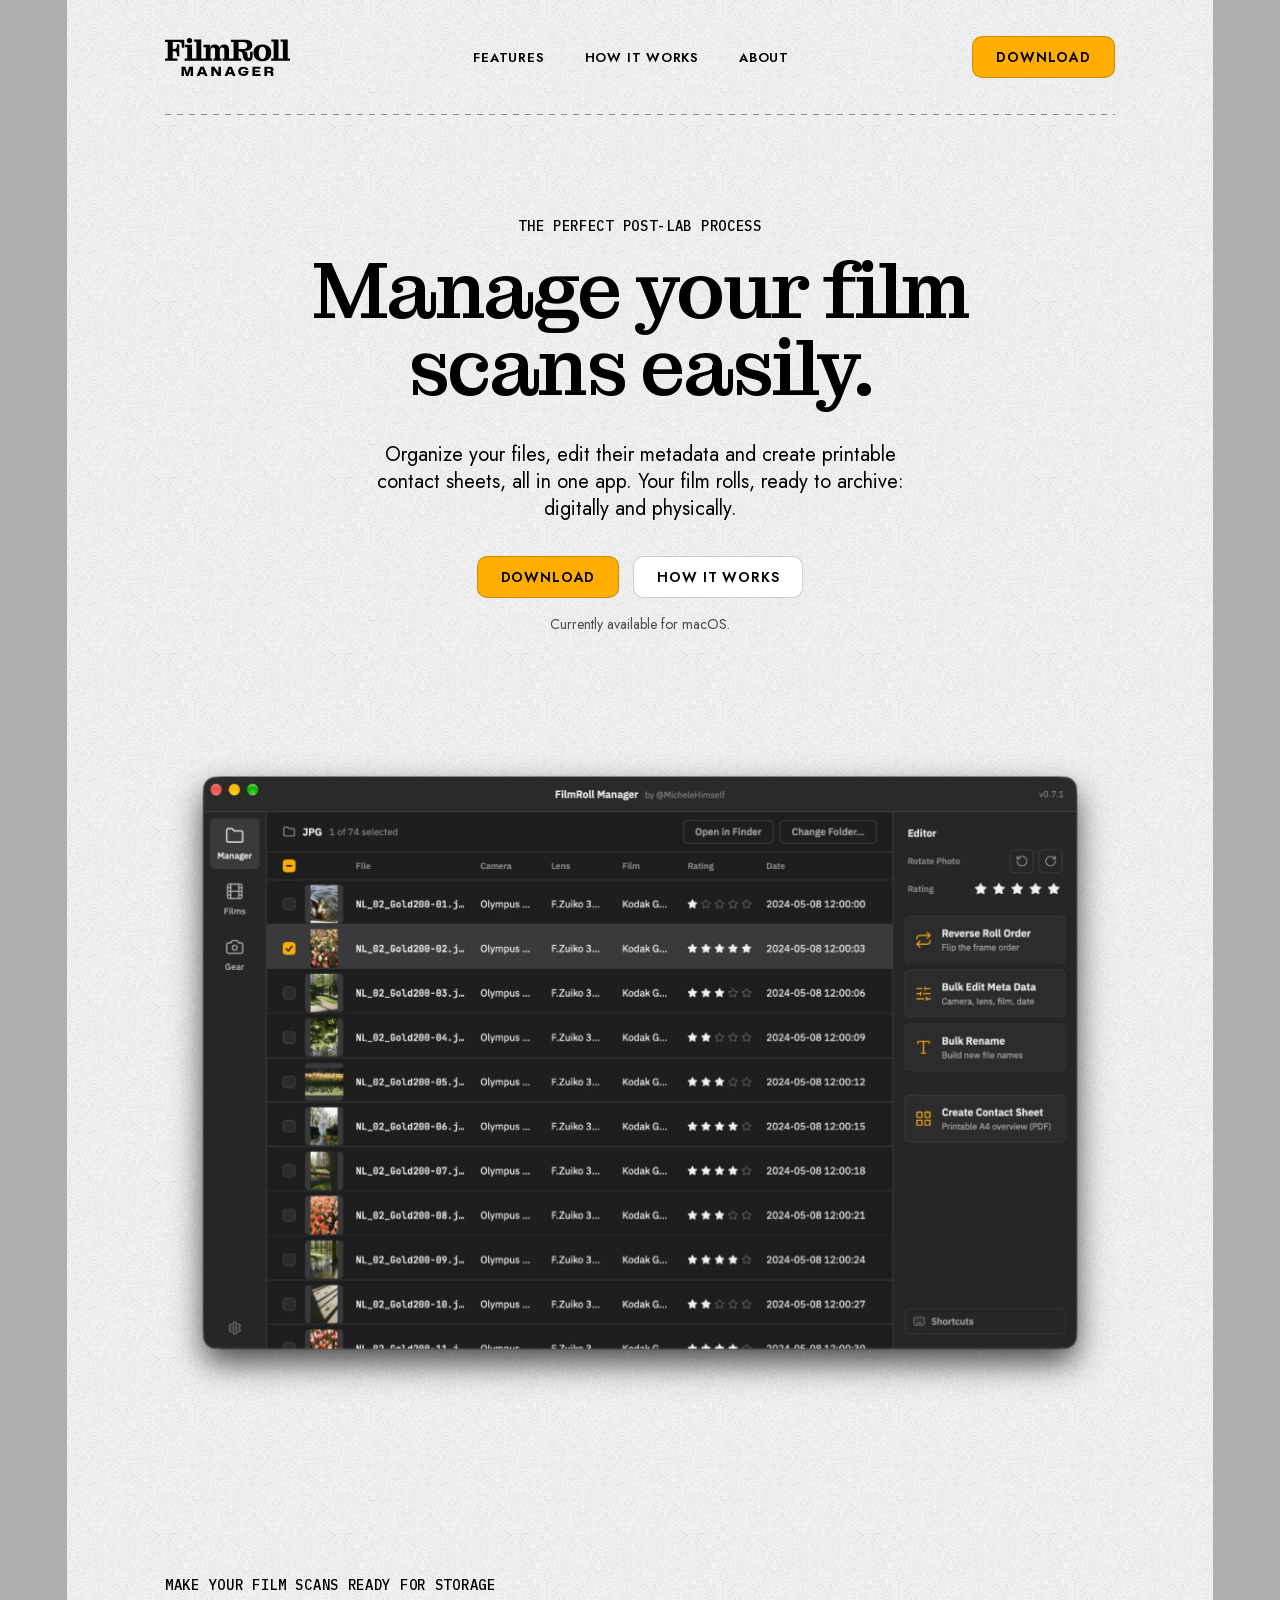
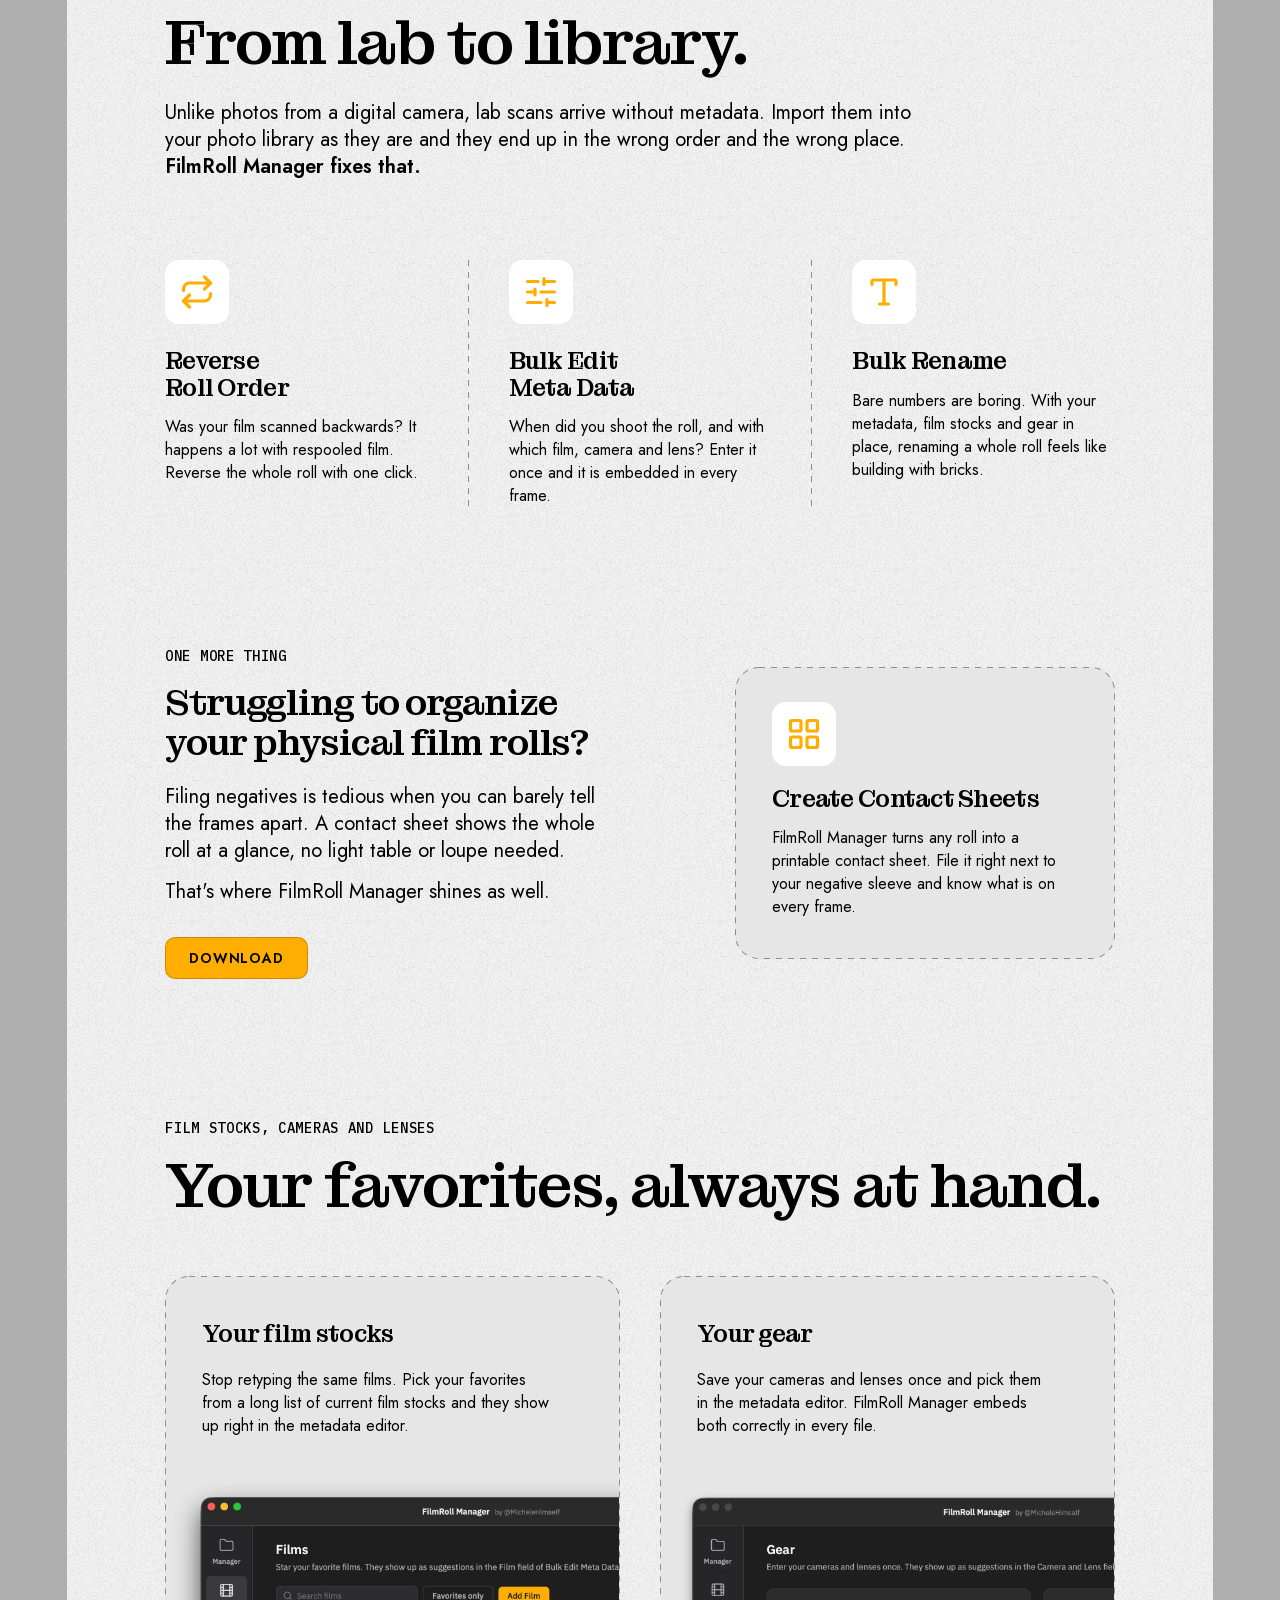
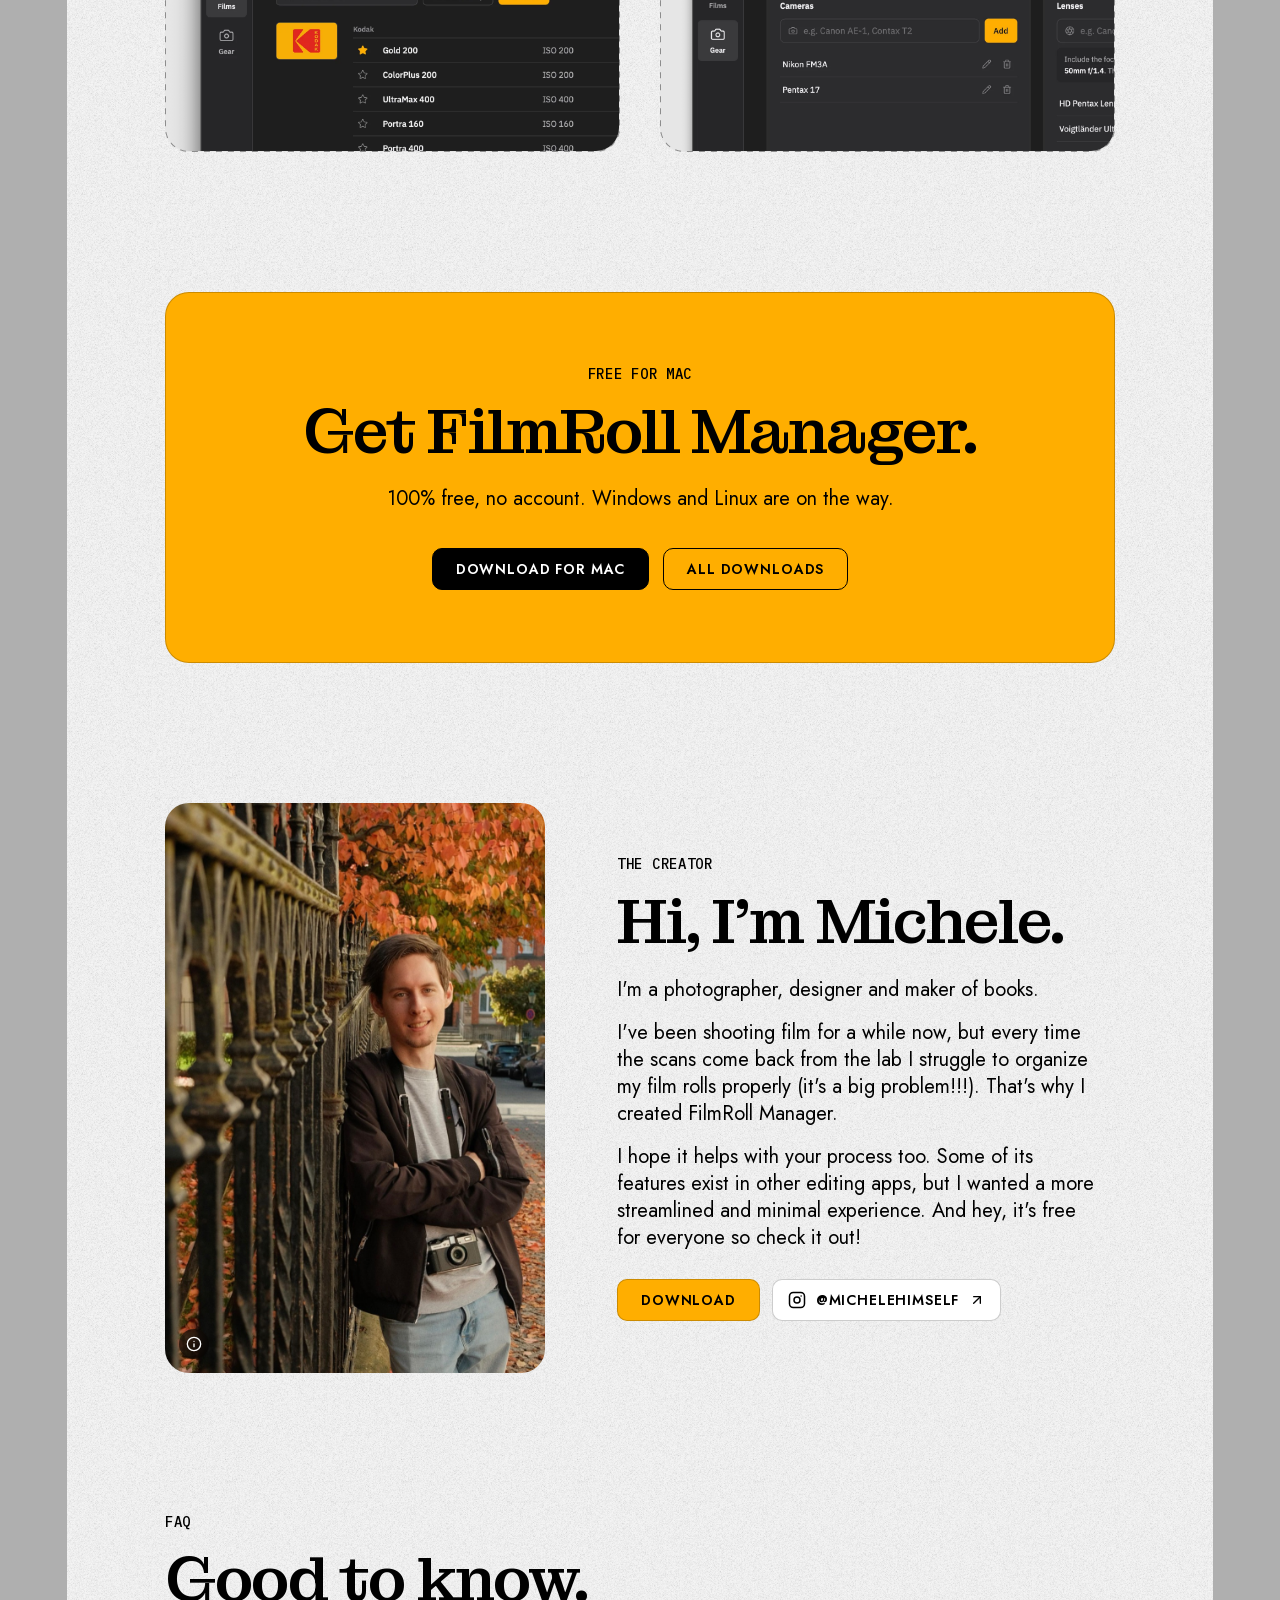
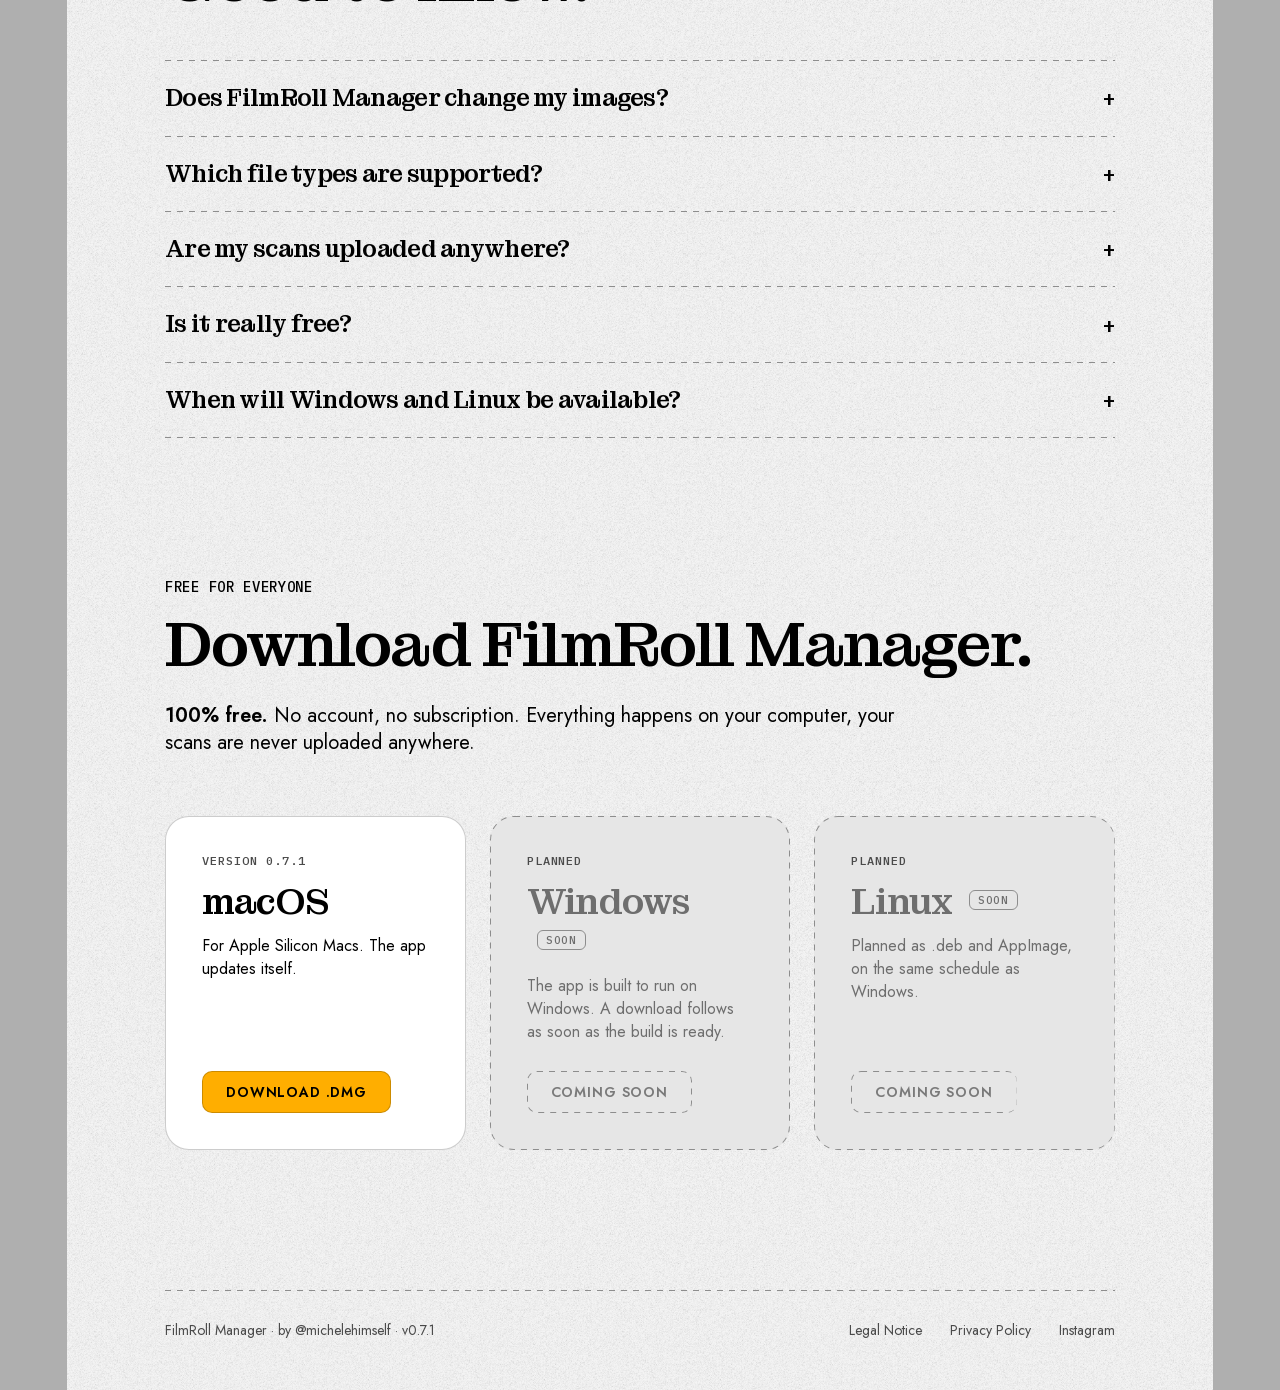
==== index.html @ af6ee4e1 "Use new hero screenshot and serve screenshots as WebP Hero screenshot replaced with v0.7.1 and all t" ====
<!doctype html>
<html lang="en">
<head>
<meta charset="utf-8">
<meta name="viewport" content="width=device-width, initial-scale=1">
<title>FilmRoll Manager – Manage your film scans easily</title>
<meta name="description" content="FilmRoll Manager is a free desktop app that prepares your lab scans for your photo library: fix the frame order, embed metadata, rename files and create contact sheets. Your images never leave your computer.">
<meta property="og:type" content="website">
<meta property="og:site_name" content="FilmRoll Manager">
<meta property="og:title" content="FilmRoll Manager – Manage your film scans easily">
<meta property="og:description" content="Free desktop app that prepares your lab scans for your photo library: fix the frame order, embed metadata, rename files and create contact sheets. Your images never leave your computer.">
<meta property="og:url" content="https://filmrollmanager.com/">
<meta property="og:image" content="https://filmrollmanager.com/assets/og-image.png">
<meta property="og:image:width" content="1200">
<meta property="og:image:height" content="630">
<meta property="og:image:alt" content="FilmRoll Manager app icon with the headline: Manage your film scans easily. The perfect post-lab process.">
<meta name="twitter:card" content="summary_large_image">
<meta name="twitter:title" content="FilmRoll Manager – Manage your film scans easily">
<meta name="twitter:description" content="Free desktop app that prepares your lab scans for your photo library: fix the frame order, embed metadata, rename files and create contact sheets. Your images never leave your computer.">
<meta name="twitter:image" content="https://filmrollmanager.com/assets/og-image.png">
<link rel="icon" type="image/png" sizes="32x32" href="assets/favicon-32.png">
<link rel="icon" type="image/png" sizes="48x48" href="assets/favicon-48.png">
<link rel="apple-touch-icon" sizes="180x180" href="assets/apple-touch-icon.png">
<link rel="stylesheet" href="styles.css">
</head>
<body>
<div class="page">

  <header class="wrap" id="top">
    <div class="nav">
      <a href="#top" aria-label="FilmRoll Manager"><img class="logo" src="assets/logo.svg" alt="FilmRoll Manager" width="125" height="39"></a>
      <nav aria-label="Main">
        <a href="#features">Features</a>
        <a href="#how">How it works</a>
        <a href="#about">About</a>
      </nav>
      <a class="btn" href="#download">Download</a>
    </div>
    <div class="rule"></div>
  </header>

  <main>
    <section class="wrap hero">
      <p class="eyebrow">The perfect post-lab process</p>
      <h1>Manage your film scans easily.</h1>
      <p class="lead">Organize your files, edit their metadata and create printable contact sheets, all in one app. Your film rolls, ready to archive: digitally and physically.</p>
      <div class="cta">
        <a class="btn" href="#download">Download</a>
        <a class="btn white" href="#how">How it works</a>
      </div>
      <p class="hero-note">Currently available for macOS.</p>
      <div class="shot"><picture>
          <source srcset="assets/app-manager.webp" type="image/webp">
          <img src="assets/app-manager.png" width="2000" height="1373" alt="The FilmRoll Manager window showing a list of scanned frames with camera, lens, film, rating and date">
        </picture></div>
    </section>

    <section class="wrap section" id="features">
      <p class="eyebrow">Make your film scans ready for storage</p>
      <h2>From lab to library.</h2>
      <p class="intro">Unlike photos from a digital camera, lab scans arrive without metadata. Import them into your photo library as they are and they end up in the wrong order and the wrong place. <strong>FilmRoll Manager fixes that.</strong></p>

      <div class="trio" id="how">
        <div class="col">
          <div class="icon-box"><img src="assets/icon-reverse.svg" alt="" width="36" height="36"></div>
          <h3>Reverse<br>Roll Order</h3>
          <p>Was your film scanned backwards? It happens a lot with respooled film. Reverse the whole roll with one click.</p>
        </div>
        <div class="rule-v"></div>
        <div class="col">
          <div class="icon-box"><img src="assets/icon-metadata.svg" alt="" width="36" height="36"></div>
          <h3>Bulk Edit<br>Meta Data</h3>
          <p>When did you shoot the roll, and with which film, camera and lens? Enter it once and it is embedded in every frame.</p>
        </div>
        <div class="rule-v"></div>
        <div class="col">
          <div class="icon-box"><img src="assets/icon-rename.svg" alt="" width="36" height="36"></div>
          <h3>Bulk Rename</h3>
          <p>Bare numbers are boring. With your metadata, film stocks and gear in place, renaming a whole roll feels like building with bricks.</p>
        </div>
      </div>
    </section>

    <section class="wrap section">
      <div class="more">
        <div>
          <p class="eyebrow">One more thing</p>
          <h3>Struggling to organize your physical film rolls?</h3>
          <div class="txt">
            <p>Filing negatives is tedious when you can barely tell the frames apart. A contact sheet shows the whole roll at a glance, no light table or loupe needed.</p>
            <p>That's where FilmRoll Manager shines as well.</p>
          </div>
          <a class="btn" href="#download">Download</a>
        </div>
        <div class="dcard contact">
          <div class="icon-box"><img src="assets/icon-contact.svg" alt="" width="36" height="36"></div>
          <h3>Create Contact Sheets</h3>
          <p>FilmRoll Manager turns any roll into a printable contact sheet. File it right next to your negative sleeve and know what is on every frame.</p>
        </div>
      </div>
    </section>

    <section class="wrap section">
      <p class="eyebrow">Film stocks, cameras and lenses</p>
      <h2>Your favorites, always at hand.</h2>
      <div class="fav-grid">
        <article class="dcard fav">
          <h3>Your film stocks</h3>
          <p>Stop retyping the same films. Pick your favorites from a long list of current film stocks and they show up right in the metadata editor.</p>
          <div class="pic"><picture><source srcset="assets/app-films.webp" type="image/webp"><img src="assets/app-films.png" width="2024" height="1664" alt="The Films page of FilmRoll Manager with a list of film stocks and favorites"></picture></div>
        </article>
        <article class="dcard fav">
          <h3>Your gear</h3>
          <p>Save your cameras and lenses once and pick them in the metadata editor. FilmRoll Manager embeds both correctly in every file.</p>
          <div class="pic gear"><picture><source srcset="assets/app-gear.webp" type="image/webp"><img src="assets/app-gear.png" width="2094" height="1532" alt="The Gear page of FilmRoll Manager with saved cameras and lenses"></picture></div>
        </article>
      </div>
    </section>


    <section class="wrap section" id="get">
      <div class="cta-big">
        <p class="eyebrow">Free for Mac</p>
        <h2>Get FilmRoll Manager.</h2>
        <p class="cta-txt">100% free, no account. Windows and Linux are on the way.</p>
        <div class="cta-btns">
          <a class="btn dark js-dl" href="https://github.com/michelehimself/filmroll-manager/releases/download/v0.7.1/FilmRoll.Manager_0.7.1_aarch64.dmg">Download for Mac</a>
          <a class="btn dark ghost" href="#download">All downloads</a>
        </div>
      </div>
    </section>

    <section class="wrap section" id="about">
      <div class="about">
        <figure class="about-photo">
          <div class="portrait has-photo">
            <img src="assets/michele.jpg" width="900" height="1599" alt="Portrait of Michele leaning on an iron fence in autumn, with a film camera around his neck">
            <div class="credit" tabindex="0" role="note" aria-label="Photo credit: Photo by @luisahauser">
              <svg viewBox="0 0 24 24" width="16" height="16" fill="none" stroke="currentColor" stroke-width="2" stroke-linecap="round" stroke-linejoin="round" aria-hidden="true"><circle cx="12" cy="12" r="10"/><path d="M12 16v-4"/><path d="M12 8h.01"/></svg>
              <span>Photo by @luisahauser</span>
            </div>
          </div>
        </figure>
        <div>
          <p class="eyebrow">The Creator</p>
          <h2>Hi, I'm Michele.</h2>
          <div class="txt">
            <p>I'm a photographer, designer and maker of books.</p>
            <p>I've been shooting film for a while now, but every time the scans come back from the lab I struggle to organize my film rolls properly (it's a big problem!!!). That's why I created FilmRoll Manager.</p>
            <p>I hope it helps with your process too. Some of its features exist in other editing apps, but I wanted a more streamlined and minimal experience. And hey, it's free for everyone so check it out!</p>
          </div>
          <div class="about-actions">
          <a class="btn" href="#download">Download</a>
          <a class="btn white btn-social" href="https://www.instagram.com/michelehimself" target="_blank" rel="noopener" aria-label="@michelehimself on Instagram (opens in a new tab)">
            <svg class="ico" viewBox="0 0 24 24" width="18" height="18" fill="none" stroke="currentColor" stroke-width="2" stroke-linecap="round" stroke-linejoin="round" aria-hidden="true"><rect x="2" y="2" width="20" height="20" rx="5"/><circle cx="12" cy="12" r="4"/><path d="M17.5 6.5h.01"/></svg>
            <span>@michelehimself</span>
            <svg class="ico" viewBox="0 0 24 24" width="16" height="16" fill="none" stroke="currentColor" stroke-width="2" stroke-linecap="round" stroke-linejoin="round" aria-hidden="true"><path d="M7 17 17 7"/><path d="M7 7h10v10"/></svg>
          </a>
        </div>
        </div>
      </div>
    </section>

    <section class="wrap section" id="faq">
      <p class="eyebrow">FAQ</p>
      <h2>Good to know.</h2>
      <div class="faq-list">
        <div class="rule"></div>
        <details><summary>Does FilmRoll Manager change my images?</summary><p>Only metadata is written. The picture data stays untouched. Still, it is a good habit to try FilmRoll Manager on a copy of a scan folder first.</p></details>
        <div class="rule"></div>
        <details><summary>Which file types are supported?</summary><p>JPG, PNG and TIFF. Star ratings currently work for JPEG files only.</p></details>
        <div class="rule"></div>
        <details><summary>Are my scans uploaded anywhere?</summary><p>No. Everything happens on your computer. There are no uploads, no account and no analytics.</p></details>
        <div class="rule"></div>
        <details><summary>Is it really free?</summary><p>Yes. I built it for my own rolls and share it for free.</p></details>
        <div class="rule"></div>
        <details><summary>When will Windows and Linux be available?</summary><p>The app is built to run on both, but there is no date yet. The download buttons go live as soon as the builds are ready.</p></details>
        <div class="rule"></div>
      </div>
    </section>

    <section class="wrap section" id="download">
      <p class="eyebrow">Free for everyone</p>
      <h2>Download FilmRoll Manager.</h2>
      <p class="intro"><strong>100% free.</strong> No account, no subscription. Everything happens on your computer, your scans are never uploaded anywhere.</p>
      <div class="dl-grid">
        <article class="dcard dl on">
          <span class="os">Version 0.7.1</span>
          <h3>macOS</h3>
          <p>For Apple Silicon Macs. The app updates itself.</p>
          <a class="btn js-dl" href="https://github.com/michelehimself/filmroll-manager/releases/download/v0.7.1/FilmRoll.Manager_0.7.1_aarch64.dmg">Download .dmg</a>
        </article>
        <article class="dcard dl soon">
          <span class="os">Planned</span>
          <h3>Windows <span class="badge">Soon</span></h3>
          <p>The app is built to run on Windows. A download follows as soon as the build is ready.</p>
          <a class="btn" aria-disabled="true" href="#download" tabindex="-1">Coming soon</a>
        </article>
        <article class="dcard dl soon">
          <span class="os">Planned</span>
          <h3>Linux <span class="badge">Soon</span></h3>
          <p>Planned as .deb and AppImage, on the same schedule as Windows.</p>
          <a class="btn" aria-disabled="true" href="#download" tabindex="-1">Coming soon</a>
        </article>
      </div>

    </section>
  </main>

  <footer class="wrap footer">
    <div class="rule"></div>
    <div class="row">
      <span>FilmRoll Manager · by <a href="https://www.instagram.com/michelehimself" target="_blank" rel="noopener">@michelehimself</a> · v0.7.1</span>
      <nav aria-label="Footer">
        <a href="impressum.html">Legal Notice</a>
        <a href="datenschutz.html">Privacy Policy</a>
        <a href="https://instagram.com/filmrollmanager" target="_blank" rel="noopener">Instagram</a>
      </nav>
    </div>
  </footer>

</div>

<dialog class="modal" id="dl-modal" aria-labelledby="dl-title">
  <button class="modal-close" type="button" aria-label="Close" data-close>
    <svg viewBox="0 0 24 24" width="18" height="18" fill="none" stroke="currentColor" stroke-width="2" stroke-linecap="round" stroke-linejoin="round" aria-hidden="true"><path d="M18 6 6 18"/><path d="M6 6l12 12"/></svg>
  </button>
  <p class="eyebrow">Download started</p>
  <h3 id="dl-title">Thanks for downloading!</h3>
  <p class="modal-lead">Your download should begin in a moment. If nothing happens, <a href="https://github.com/michelehimself/filmroll-manager/releases/download/v0.7.1/FilmRoll.Manager_0.7.1_aarch64.dmg">start it again</a>.</p>
  <div class="rule"></div>
  <p class="eyebrow">First launch on macOS</p>
  <div class="warn" role="note">
    <svg viewBox="0 0 24 24" width="22" height="22" fill="none" stroke="currentColor" stroke-width="2" stroke-linecap="round" stroke-linejoin="round" aria-hidden="true"><path d="m21.73 18-8-14a2 2 0 0 0-3.48 0l-8 14A2 2 0 0 0 4 21h16a2 2 0 0 0 1.73-3"/><path d="M12 9v4"/><path d="M12 17h.01"/></svg>
    <p><strong>Heads up:</strong> macOS will most likely block the app the first time you open it. That is expected. The steps below fix it.</p>
  </div>
  <p class="install-lead">FilmRoll Manager is not signed with an Apple developer account, so macOS asks for confirmation the first time you open it.</p>
  <ol>
    <li>Open the <code>.dmg</code> and drag FilmRoll Manager into Applications.</li>
    <li>Right-click the app and choose “Open”.</li>
  </ol>
  <p class="install-lead">If macOS still refuses to open it, run this command once in Terminal:</p>
  <div class="cmd">
    <code id="cmd-text">xattr -dr com.apple.quarantine "/Applications/FilmRoll Manager.app"</code>
    <button class="copy" type="button" data-copy="cmd-text" aria-label="Copy command">Copy</button>
  </div>
</dialog>
<script>
(function () {
  var modal = document.getElementById('dl-modal');
  document.querySelectorAll('.js-dl').forEach(function (a) {
    a.addEventListener('click', function () {
      // the link keeps working: the download starts, the dialog explains the first launch
      if (modal && modal.showModal && !modal.open) { modal.showModal(); }
    });
  });
  if (modal) {
    modal.addEventListener('click', function (e) { if (e.target === modal) { modal.close(); } });
    modal.querySelectorAll('[data-close]').forEach(function (b) { b.addEventListener('click', function () { modal.close(); }); });
  }
  // hero image: grows while scrolling
  var shot = document.querySelector('.hero .shot img');
  var reduce = window.matchMedia && window.matchMedia('(prefers-reduced-motion: reduce)').matches;
  if (shot && !reduce) {
    var ticking = false;
    var update = function () {
      var p = Math.min(Math.max(window.scrollY / 520, 0), 1);
      var e = 1 - Math.pow(1 - p, 1.6);
      // grows from 92% to full size while scrolling
      shot.style.transform = 'scale(' + (0.92 + 0.08 * e).toFixed(4) + ')';
      ticking = false;
    };
    window.addEventListener('scroll', function () { if (!ticking) { ticking = true; requestAnimationFrame(update); } }, { passive: true });
    window.addEventListener('resize', update);
    update();
  }
  document.querySelectorAll('.copy').forEach(function (b) {
    b.addEventListener('click', function () {
      var t = document.getElementById(b.dataset.copy).textContent;
      var done = function () { b.textContent = 'Copied'; setTimeout(function () { b.textContent = 'Copy'; }, 1800); };
      if (navigator.clipboard && navigator.clipboard.writeText) { navigator.clipboard.writeText(t).then(done, function () {}); }
    });
  });
})();
</script>
</body>
</html>
---- styles.css ----
@font-face { font-family: "Montagu Slab"; font-weight: 500; font-style: normal; font-display: swap; src: url("fonts/montagu-500.woff2") format("woff2"); }
@font-face { font-family: "Jost"; font-weight: 400 700; font-style: normal; font-display: swap; src: url("fonts/jost-var.woff2") format("woff2"); }
@font-face { font-family: "IBM Plex Mono"; font-weight: 500; font-style: normal; font-display: swap; src: url("fonts/plexmono-500.woff2") format("woff2"); }

:root {
  --canvas: rgb(175, 175, 175);
  --page: #f4f4f4;
  --card: #e6e6e6;
  --ink: #000;
  --soft: #4a4a4a;
  --dash: #8d8d8d;
  --amber: #ffae00;
  --amber-hover: #ffbd2e;
  --serif: "Montagu Slab", Georgia, "Times New Roman", serif;
  --sans: "Jost", -apple-system, "Helvetica Neue", Arial, sans-serif;
  --mono: "IBM Plex Mono", ui-monospace, "SF Mono", Menlo, monospace;
  --pad: 98px;
  --dash-card: url("data:image/svg+xml;utf8,<svg xmlns='http://www.w3.org/2000/svg' width='100%' height='100%'><rect width='100%' height='100%' rx='24' ry='24' fill='none' stroke='%238d8d8d' stroke-width='2' stroke-dasharray='6 6'/></svg>");
  --dash-btn: url("data:image/svg+xml;utf8,<svg xmlns='http://www.w3.org/2000/svg' width='100%' height='100%'><rect width='100%' height='100%' rx='10' ry='10' fill='none' stroke='%238d8d8d' stroke-width='2' stroke-dasharray='6 6'/></svg>");
  --dash-badge: url("data:image/svg+xml;utf8,<svg xmlns='http://www.w3.org/2000/svg' width='100%' height='100%'><rect width='100%' height='100%' rx='5' ry='5' fill='none' stroke='%238d8d8d' stroke-width='2' stroke-dasharray='3 3'/></svg>");
}
* { box-sizing: border-box; }
html { scroll-behavior: smooth; scroll-padding-top: 20px; }
body { margin: 0; background: var(--canvas); color: var(--ink); font-family: var(--sans); font-size: 16px; line-height: 23px; -webkit-font-smoothing: antialiased; }
img { display: block; max-width: 100%; }
a { color: inherit; }
p { margin: 0; }
h1, h2, h3 { font-family: var(--serif); font-weight: 500; margin: 0; }

.page { max-width: 1146px; margin-inline: auto; background-color: var(--page); background-image: url("assets/grain.png"); background-size: 176px 176px; background-repeat: repeat; overflow: hidden; }
.wrap { padding-inline: var(--pad); }

/* dashed rules, exactly like the design (6px dash, 6px gap) */
.rule { height: 1px; background: repeating-linear-gradient(90deg, var(--dash) 0 6px, transparent 6px 12px); }
.rule-v { width: 1px; background: repeating-linear-gradient(180deg, var(--dash) 0 6px, transparent 6px 12px); }

.eyebrow { font-family: var(--mono); font-weight: 500; font-size: 14px; letter-spacing: .05em; text-transform: uppercase; line-height: normal; }
.btn { display: inline-flex; align-items: center; justify-content: center; font-family: var(--sans); font-weight: 600; font-size: 14px; letter-spacing: .06em; text-transform: uppercase; line-height: normal; text-decoration: none; color: var(--ink); background: var(--amber); border: 1px solid rgba(0,0,0,.2); border-radius: 10px; padding: 10px 23px; cursor: pointer; transition: background .15s, transform .15s; }
.btn:hover { background: var(--amber-hover); }
.btn.white { background: #fff; }
.btn.white:hover { background: #fafafa; }
.btn[aria-disabled="true"] { background: var(--dash-btn) 0 0 / 100% 100% no-repeat border-box, transparent; color: #7a7a7a; border-color: transparent; cursor: not-allowed; pointer-events: none; }

/* nav */
.nav { display: flex; align-items: center; justify-content: space-between; height: 114px; padding-top: 0; }
.nav .logo { width: 125px; height: auto; }
.nav nav { display: flex; gap: 40px; }
.nav nav a { font-weight: 600; font-size: 13px; letter-spacing: .06em; text-transform: uppercase; text-decoration: none; line-height: normal; }
.nav nav a:hover { text-decoration: underline; text-underline-offset: 5px; }
.nav .btn { padding: 10px 23px; }

/* hero */
.hero { text-align: center; padding-top: 102px; }
.hero h1 { font-size: 80px; line-height: .96; letter-spacing: -.03em; max-width: 690px; margin: 18px auto 0; }
.hero .lead { font-size: 20px; line-height: 27px; max-width: 528px; margin: 34px auto 0; }
.hero .cta { display: flex; justify-content: center; gap: 14px; margin-top: 34px; }
.hero .hero-note { margin-top: 16px; font-size: 14px; line-height: 20px; color: var(--soft); }
.hero .shot { margin: 84px -5.07% 0; width: 110.13%; }
.hero .shot picture { display: block; }
.hero .shot img { width: 100%; height: auto; transform-origin: 50% 50%; will-change: transform; }

/* sections */
.section { padding-top: 140px; }
.section h2 { font-size: 64px; line-height: .96; letter-spacing: -.03em; margin-top: 18px; }
.section .intro { font-size: 20px; line-height: 27px; max-width: 766px; margin-top: 26px; }
.section .intro strong { font-weight: 600; }

.trio { display: grid; grid-template-columns: minmax(0, 1fr) 1px minmax(0, 1fr) 1px minmax(0, 1fr); column-gap: 40px; margin-top: 80px; }
.trio .col { padding: 0; min-width: 0; }
.icon-box { width: 64px; height: 64px; background: #fff; border-radius: 14px; display: grid; place-items: center; }
.icon-box img { width: 36px; height: 36px; }
.trio h3 { font-size: 24px; line-height: 1.1; letter-spacing: -.03em; margin: 24px 0 14px; }
.trio p { max-width: 270px; }

.more { display: grid; grid-template-columns: 1fr 380px; gap: 114px; align-items: center; }
.more h3 { font-size: 37px; line-height: 1.08; letter-spacing: -.03em; margin-top: 18px; }
.more .txt { margin-top: 20px; max-width: 456px; font-size: 20px; line-height: 27px; }
.more .txt p + p { margin-top: 14px; }
.more .btn { margin-top: 32px; }

.dcard { background: var(--dash-card) 0 0 / 100% 100% no-repeat border-box, var(--card); border: 1px solid transparent; border-radius: 24px; overflow: hidden; position: relative; }
.dcard h3 { font-size: 24px; line-height: 1.1; letter-spacing: -.03em; }
.dcard.contact { padding: 34px 36px 40px; }
.dcard.contact h3 { margin: 20px 0 14px; }
.dcard.contact p { max-width: 291px; }

.fav-grid { display: grid; grid-template-columns: 1fr 1fr; gap: 40px; margin-top: 60px; }
.dcard.fav { padding: 44px 36px 0; height: 476px; }
.dcard.fav p { margin-top: 20px; max-width: 358px; }
.dcard.fav .pic { position: absolute; left: -1px; top: 196px; width: 652px; height: 536px; overflow: hidden; pointer-events: none; }
.dcard.fav .pic picture { display: contents; }
.dcard.fav .pic img { width: 100%; height: 100%; object-fit: cover; max-width: none; }
.dcard.fav .pic.gear img { position: absolute; width: 102.27%; height: auto; left: 2.79%; top: 2.64%; }


/* big call to action */
.cta-big { background: var(--amber); border: 1px solid rgba(0,0,0,.2); border-radius: 24px; padding: 72px 64px; text-align: center; }
.cta-big h2 { font-size: 64px; line-height: .96; letter-spacing: -.03em; margin: 18px 0 0; }
.cta-big .cta-txt { font-size: 20px; line-height: 27px; margin-top: 22px; }
.cta-btns { display: flex; justify-content: center; gap: 14px; margin-top: 36px; flex-wrap: wrap; }
.btn.dark { background: #000; color: #fff; border-color: #000; }
.btn.dark:hover { background: #222; }
.btn.dark.ghost { background: transparent; color: #000; }
.btn.dark.ghost:hover { background: rgba(0,0,0,.08); }

/* download */
.dl-grid { display: grid; grid-template-columns: repeat(3, 1fr); gap: 24px; margin-top: 60px; }
.dcard.dl { padding: 36px; min-height: 320px; display: flex; flex-direction: column; }
.dcard.dl .os { font-family: var(--mono); font-weight: 500; font-size: 12px; letter-spacing: .08em; text-transform: uppercase; line-height: normal; color: var(--soft); }
.dcard.dl h3 { font-size: 37px; line-height: 1.08; margin-top: 14px; }
.dcard.dl p { margin-top: 12px; flex: 1; }
.dcard.dl .btn { margin-top: 28px; align-self: flex-start; }
.dcard.dl.on { background: #fff; border-color: rgba(0,0,0,.2); }
.dcard.dl.soon { color: #6e6e6e; }
.badge { font-family: var(--mono); font-weight: 500; font-size: 11px; letter-spacing: .08em; text-transform: uppercase; border: 1px solid var(--dash); border-radius: 6px; padding: 2px 8px; line-height: 1.3; margin-left: 10px; vertical-align: middle; position: relative; top: -4px; color: #6e6e6e; }
.install-lead { margin-top: 14px; }
.modal ol { margin: 14px 0 0; padding-left: 22px; }
.modal li { margin-top: 4px; }
.modal code { font-family: var(--mono); font-weight: 500; font-size: 13px; }
.cmd { display: flex; align-items: center; justify-content: space-between; gap: 16px; margin-top: 14px; background: #fff; border: 1px solid rgba(0,0,0,.2); border-radius: 10px; padding: 10px 10px 10px 16px; }
.cmd code { font-size: 13px; white-space: normal; word-break: break-word; line-height: 1.5; }
.copy { flex: none; font-family: var(--sans); font-weight: 600; font-size: 12px; letter-spacing: .06em; text-transform: uppercase; background: var(--amber); border: 1px solid rgba(0,0,0,.2); border-radius: 8px; padding: 7px 14px; cursor: pointer; }
.copy:hover { background: var(--amber-hover); }
.dl-note { margin-top: 28px; max-width: 520px; color: var(--soft); }

/* about */
.about { display: grid; grid-template-columns: 380px 1fr; gap: 72px; align-items: center; }
.portrait { aspect-ratio: 4 / 5; background: var(--dash-card) 0 0 / 100% 100% no-repeat border-box, var(--card); border: 1px solid transparent; border-radius: 24px; display: grid; place-items: center; color: #7a7a7a; font-family: var(--mono); font-weight: 500; font-size: 12px; letter-spacing: .08em; text-transform: uppercase; overflow: hidden; }
.portrait img { width: 100%; height: 100%; object-fit: cover; }
.about-photo { margin: 0; }
.portrait.has-photo { display: block; position: relative; background: none; border: 0; aspect-ratio: 2 / 3; }
.portrait.has-photo img { object-position: 50% 100%; }
.credit { position: absolute; left: 14px; bottom: 14px; display: inline-flex; align-items: center; height: 30px; padding: 0 7px; border-radius: 15px; background: rgba(0,0,0,.55); -webkit-backdrop-filter: blur(8px); backdrop-filter: blur(8px); color: #fff; cursor: default; outline-offset: 2px; }
.credit svg { flex: none; }
.credit span { max-width: 0; overflow: hidden; white-space: nowrap; opacity: 0; font-family: var(--mono); font-weight: 500; font-size: 11px; letter-spacing: .06em; text-transform: uppercase; line-height: normal; transition: max-width .25s ease, opacity .2s ease, margin .25s ease; }
.credit:hover span, .credit:focus span, .credit:focus-within span { max-width: 220px; opacity: 1; margin: 0 6px 0 8px; }

.about h2 { margin-top: 18px; }
.about .txt { font-size: 20px; line-height: 27px; margin-top: 24px; max-width: 480px; }
.about .txt p + p { margin-top: 16px; }
.about-actions { display: flex; flex-wrap: wrap; gap: 12px; margin-top: 28px; }

.btn-social { gap: 10px; padding-left: 15px; padding-right: 15px; }
.btn-social .ico { flex: none; }

/* faq */
.faq-list { margin-top: 50px; }
.faq-list .rule:last-child { margin-top: 0; }
details { padding: 24px 0; }
summary { cursor: pointer; list-style: none; display: flex; justify-content: space-between; align-items: center; gap: 24px; font-family: var(--serif); font-weight: 500; font-size: 24px; line-height: 1.1; letter-spacing: -.03em; }
summary::-webkit-details-marker { display: none; }
summary::after { content: "+"; font-family: var(--mono); font-size: 22px; font-weight: 500; line-height: 1; flex: none; }
details[open] summary::after { content: "–"; }
details p { max-width: 640px; margin-top: 14px; font-size: 18px; line-height: 25px; }

/* footer */
.footer { margin-top: 140px; padding-bottom: 48px; }
.footer .row { display: flex; justify-content: space-between; align-items: center; gap: 24px; padding-top: 28px; font-size: 14px; color: var(--soft); }
.footer .logo { width: 96px; }
.footer nav { display: flex; gap: 28px; }
.footer a { text-decoration: none; }
.footer a:hover { text-decoration: underline; text-underline-offset: 4px; }
.footer a[aria-disabled="true"] { opacity: .55; pointer-events: none; }

:focus-visible { outline: 2px solid var(--ink); outline-offset: 3px; border-radius: 6px; }

@media (max-width: 1000px) {
  :root { --pad: 40px; }
  .hero h1 { font-size: 64px; max-width: 560px; }
  .section h2, .cta-big h2 { font-size: 52px; }
  .more { grid-template-columns: 1fr; gap: 50px; }
  .dcard.contact { max-width: 420px; }
  .fav-grid { grid-template-columns: 1fr; }
  .dl-grid { grid-template-columns: 1fr; }
  .about { grid-template-columns: 300px 1fr; gap: 48px; }
}
@media (max-width: 720px) {
  :root { --pad: 22px; }
  .nav { height: 84px; }
  .nav nav { display: none; }
  .hero { padding-top: 60px; }
  .hero h1 { font-size: 46px; }
  .hero .lead { font-size: 18px; }
  .hero .cta { flex-wrap: wrap; }
  .hero .shot { margin-top: 56px; }
  .section { padding-top: 90px; }
  .section h2, .cta-big h2 { font-size: 40px; }
  .cta-big { padding: 48px 24px; }
  .section .intro, .more .txt, .about .txt { font-size: 18px; }
  .trio { grid-template-columns: 1fr; column-gap: 0; margin-top: 50px; }
  .trio .rule-v { width: 100%; height: 1px; background: repeating-linear-gradient(90deg, var(--dash) 0 6px, transparent 6px 12px); margin: 40px 0; }
  .trio .col, .trio .col:nth-child(n) { padding-inline: 0; }
  .more h3 { font-size: 30px; }
  .dcard.fav { height: 440px; }
  .about { grid-template-columns: 1fr; }
  .about-photo { width: 100%; }
  summary { font-size: 20px; }
  .footer .row { flex-direction: column; align-items: flex-start; }
}
@media (prefers-reduced-motion: reduce) { html { scroll-behavior: auto; } }

/* legal pages */
.legal { padding-top: 90px; }
.legal h1 { font-size: 64px; line-height: .96; letter-spacing: -.03em; margin-top: 18px; }
.lang-switch { display: flex; gap: 12px; margin-top: 32px; }
.legal-block { margin-top: 90px; }
.legal-block h2 { font-size: 44px; line-height: 1; letter-spacing: -.03em; margin: 18px 0 36px; }
.legal-block h3 { font-size: 22px; line-height: 1.1; letter-spacing: -.02em; margin: 36px 0 10px; }
.legal-block p { max-width: 680px; font-size: 18px; line-height: 26px; margin-top: 10px; }
.legal-block address { font-style: normal; font-size: 18px; line-height: 26px; }
.legal-block .rule { margin-bottom: 0; }
.todo { background: rgba(255,174,0,.35); border-radius: 4px; padding: 0 5px; }
@media (max-width: 720px) { .legal h1 { font-size: 44px; } .legal-block h2 { font-size: 34px; } }

/* download dialog */
.modal { width: min(560px, calc(100% - 32px)); max-height: calc(100vh - 32px); overflow: auto; padding: 36px 36px 32px; border: 1px solid rgba(0,0,0,.2); border-radius: 24px; background: var(--page); color: var(--ink); box-shadow: 0 24px 80px rgba(0,0,0,.25); }
.modal::backdrop { background: rgba(0,0,0,.35); -webkit-backdrop-filter: blur(3px); backdrop-filter: blur(3px); }
.modal h3 { font-size: 37px; line-height: 1.08; letter-spacing: -.03em; margin-top: 14px; }
.modal .modal-lead { margin-top: 14px; }
.modal .rule { margin: 28px 0 24px; }
.modal-close { position: absolute; top: 18px; right: 18px; width: 36px; height: 36px; display: grid; place-items: center; background: #fff; border: 1px solid rgba(0,0,0,.2); border-radius: 10px; cursor: pointer; color: var(--ink); }
.modal-close:hover { background: #fafafa; }
@media (max-width: 720px) { .modal { padding: 28px 22px 24px; } .modal h3 { font-size: 30px; } .cmd code { white-space: normal; word-break: break-all; } }

.warn { display: flex; gap: 12px; align-items: flex-start; margin-top: 14px; padding: 14px 16px; background: rgba(255,174,0,.2); border: 1px solid var(--amber); border-radius: 10px; }
.warn svg { flex: none; margin-top: 1px; }
.warn p { font-size: 15px; line-height: 21px; }
.warn strong { font-weight: 600; }
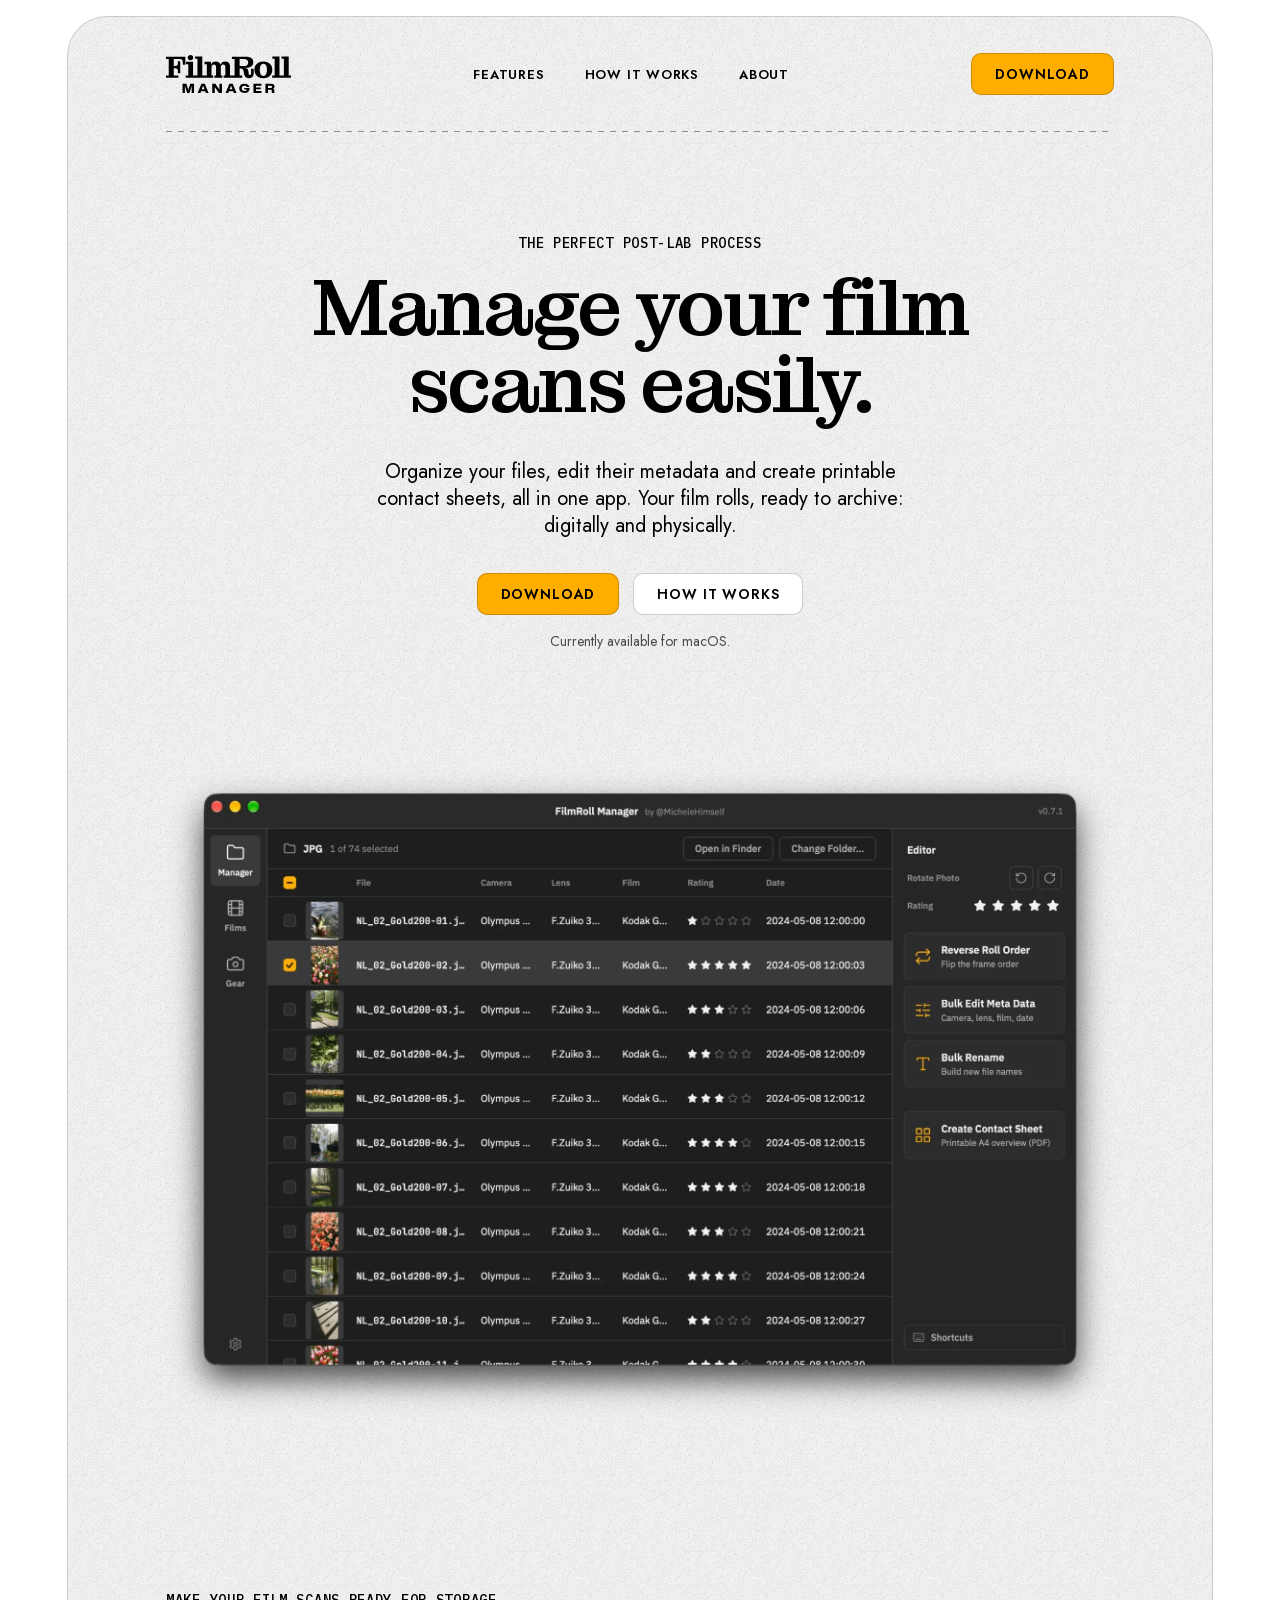
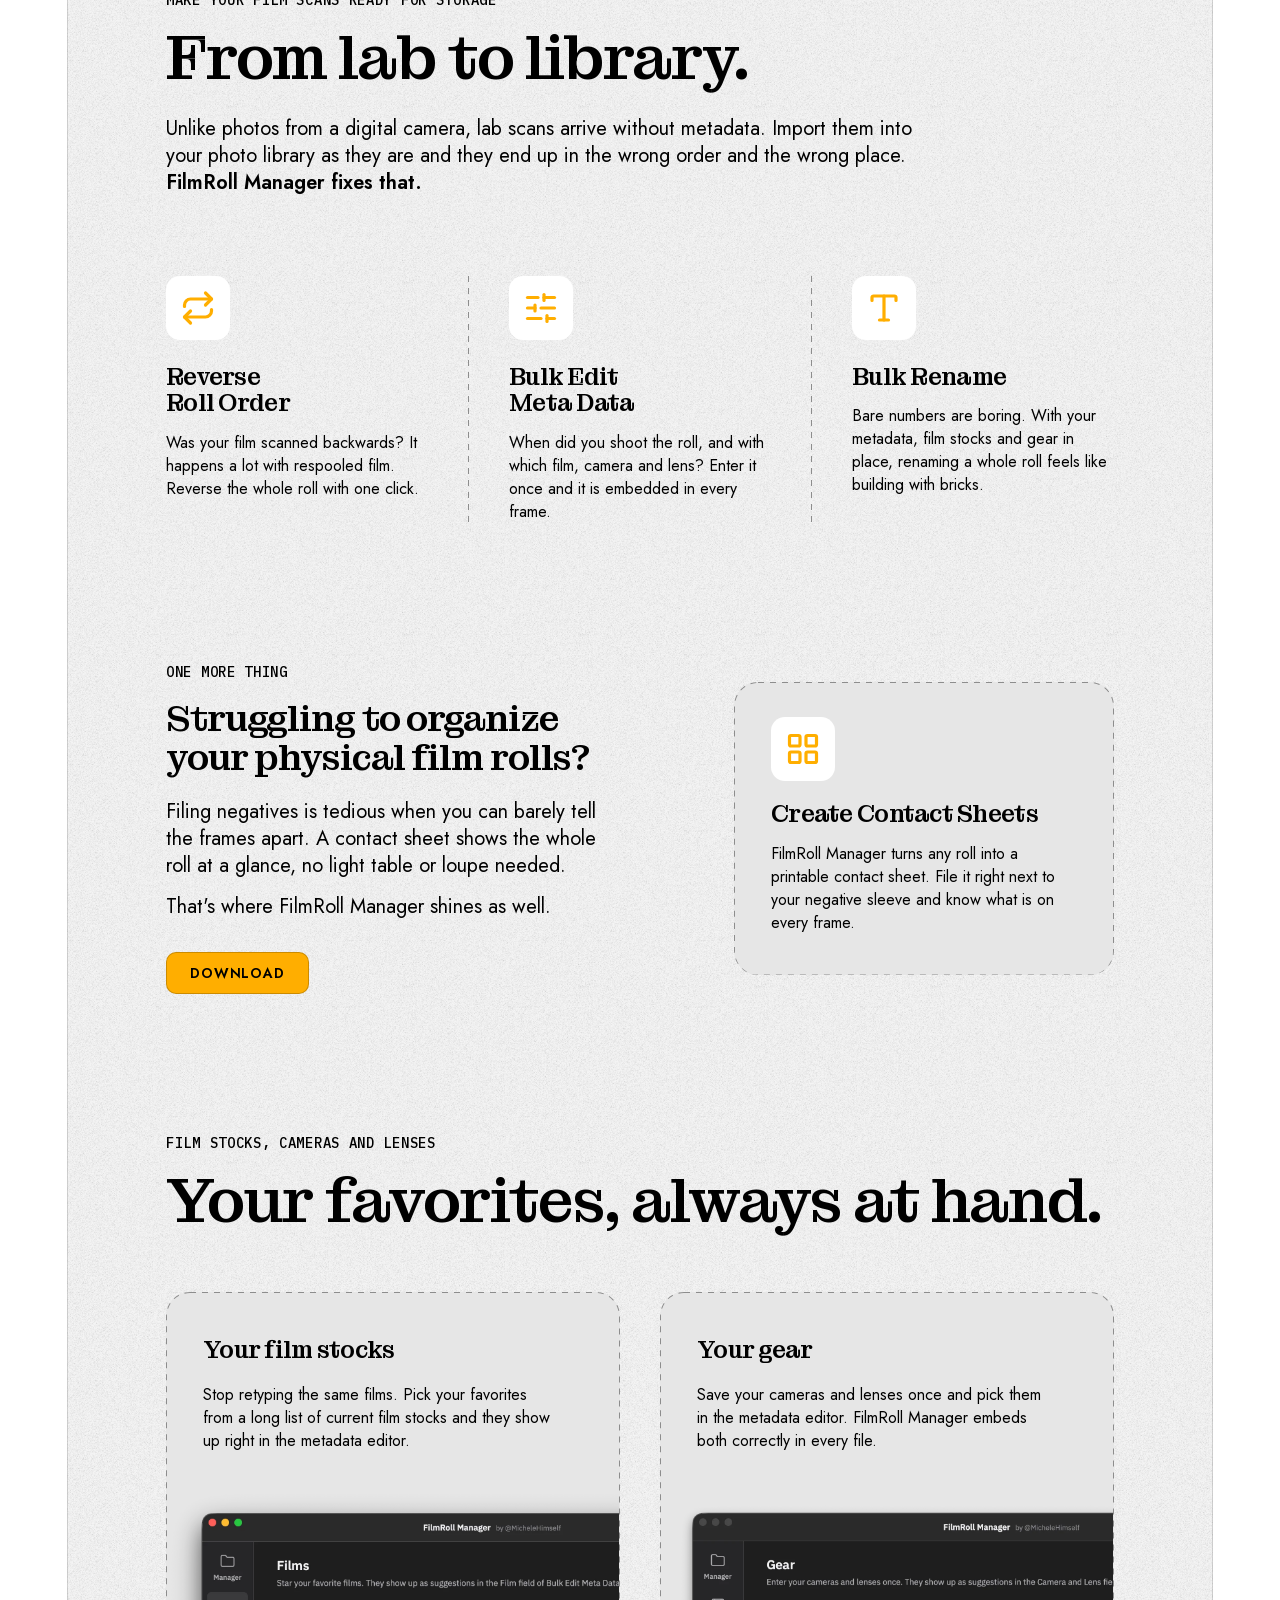
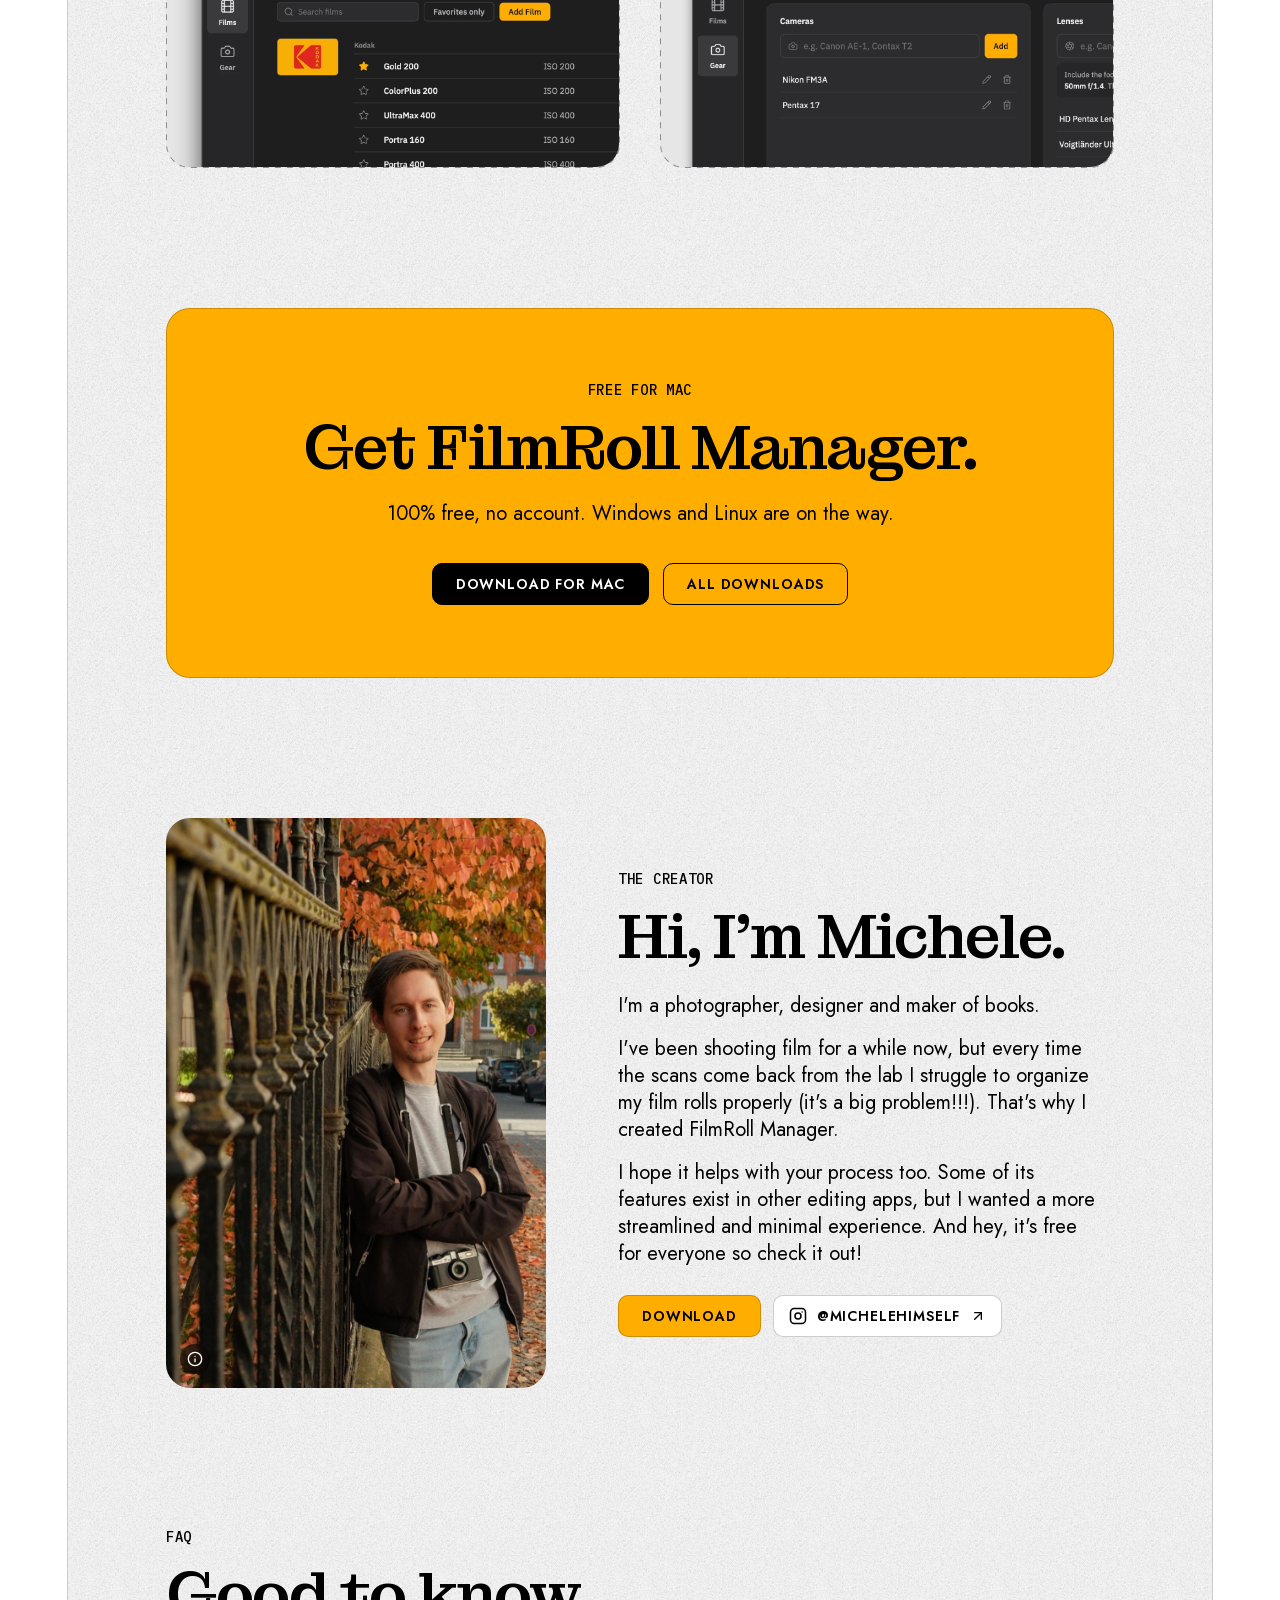
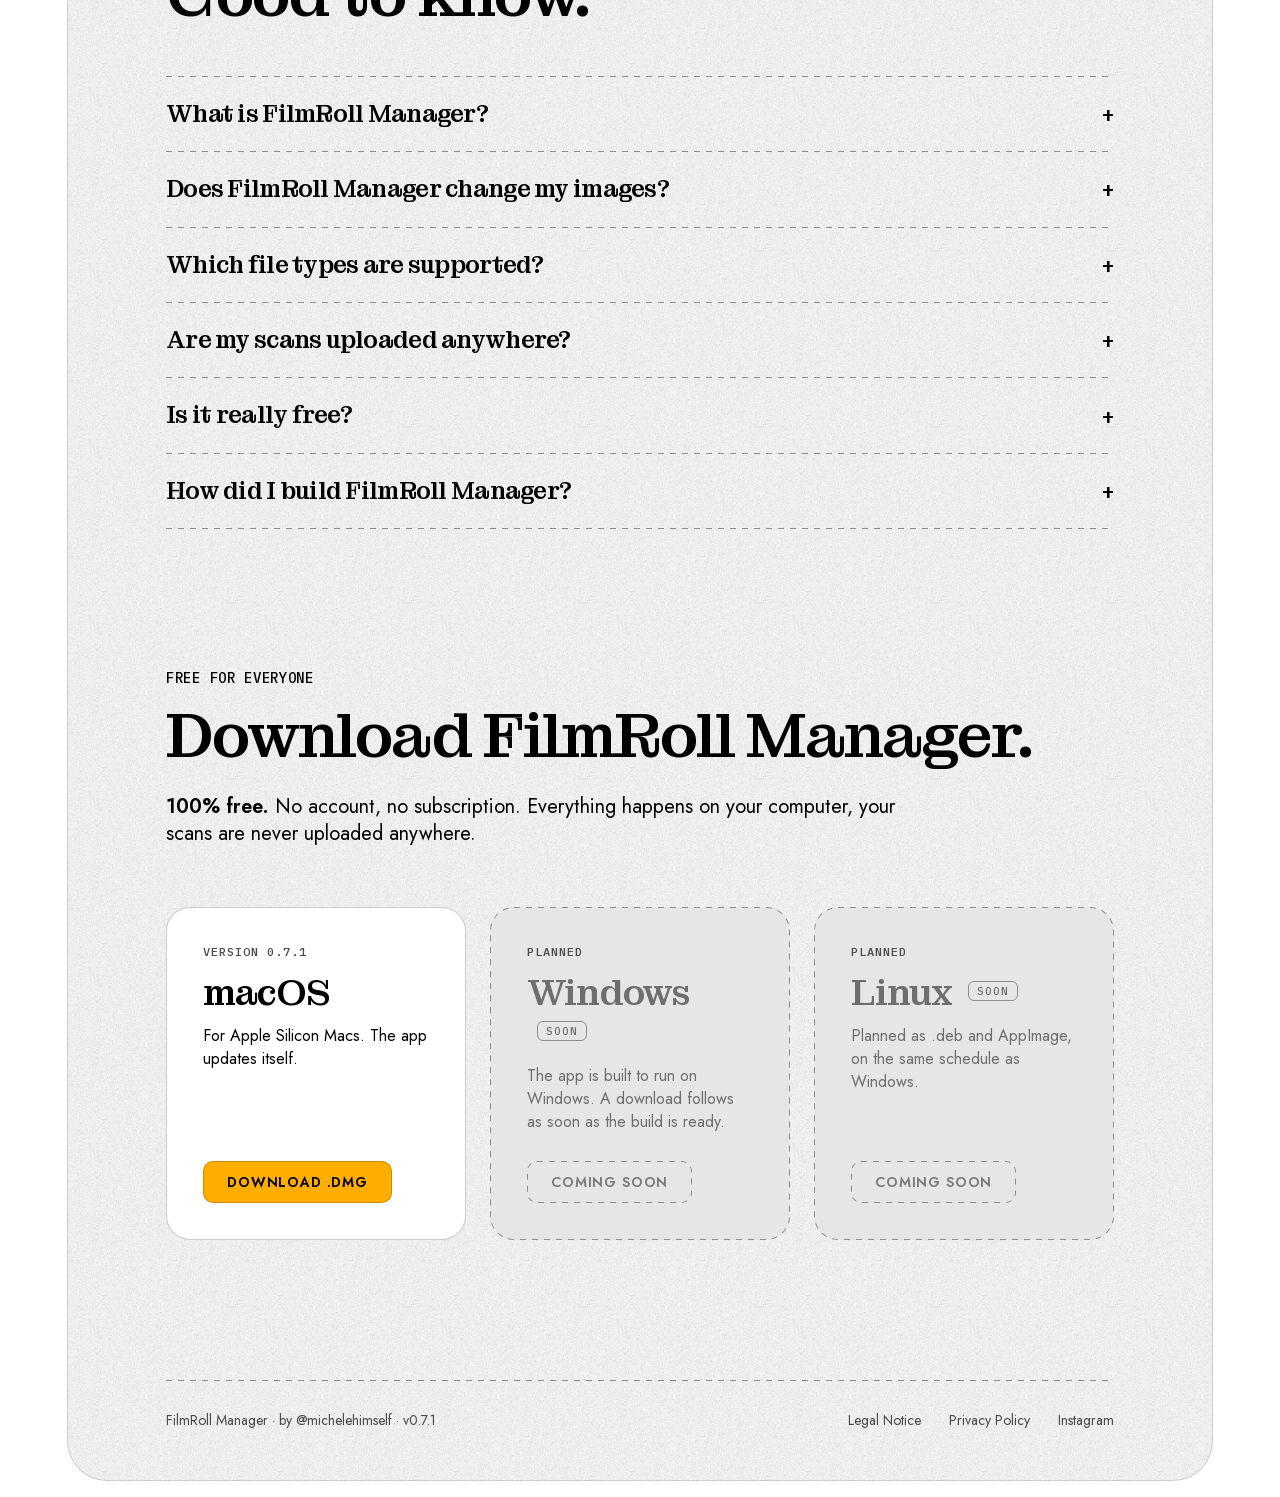
==== commit f383caf1: "Extend FAQ and drop the Windows/Linux question Co-Authored-By: Claude Sonnet 5.5 <noreply@anthropic." ====
--- a/index.html
+++ b/index.html
@@ -166,6 +166,8 @@
       <h2>Good to know.</h2>
       <div class="faq-list">
         <div class="rule"></div>
+        <details><summary>What is FilmRoll Manager?</summary><p>FilmRoll Manager is a free desktop app for macOS that prepares your film scans from the lab for your photo library. It can reverse the frame order of a roll, embed date, camera, lens and film as metadata, rename a whole roll with a template and create printable contact sheets. Everything happens on your computer, your scans are never uploaded.</p></details>
+        <div class="rule"></div>
         <details><summary>Does FilmRoll Manager change my images?</summary><p>Only metadata is written. The picture data stays untouched. Still, it is a good habit to try FilmRoll Manager on a copy of a scan folder first.</p></details>
         <div class="rule"></div>
         <details><summary>Which file types are supported?</summary><p>JPG, PNG and TIFF. Star ratings currently work for JPEG files only.</p></details>
@@ -174,7 +176,7 @@
         <div class="rule"></div>
         <details><summary>Is it really free?</summary><p>Yes. I built it for my own rolls and share it for free.</p></details>
         <div class="rule"></div>
-        <details><summary>When will Windows and Linux be available?</summary><p>The app is built to run on both, but there is no date yet. The download buttons go live as soon as the builds are ready.</p></details>
+        <details><summary>How did I build FilmRoll Manager?</summary><p>I'm a lifelong UI/UX designer with a great passion for minimalistic apps and micro apps that do exactly what I need. I'm by no means a developer, though. I brought this project to life with the help of Claude Code and the professional experience I gained working on many apps and platforms at the companies I've been at. I want to be as transparent as possible about that, and it's part of the reason why I'm sharing this app for free.</p></details>
         <div class="rule"></div>
       </div>
     </section>
@@ -225,11 +227,8 @@
   <button class="modal-close" type="button" aria-label="Close" data-close>
     <svg viewBox="0 0 24 24" width="18" height="18" fill="none" stroke="currentColor" stroke-width="2" stroke-linecap="round" stroke-linejoin="round" aria-hidden="true"><path d="M18 6 6 18"/><path d="M6 6l12 12"/></svg>
   </button>
-  <p class="eyebrow">Download started</p>
-  <h3 id="dl-title">Thanks for downloading!</h3>
-  <p class="modal-lead">Your download should begin in a moment. If nothing happens, <a href="https://github.com/michelehimself/filmroll-manager/releases/download/v0.7.1/FilmRoll.Manager_0.7.1_aarch64.dmg">start it again</a>.</p>
-  <div class="rule"></div>
-  <p class="eyebrow">First launch on macOS</p>
+  <p class="eyebrow">Download for macOS</p>
+  <h3 id="dl-title">Before you download</h3>
   <div class="warn" role="note">
     <svg viewBox="0 0 24 24" width="22" height="22" fill="none" stroke="currentColor" stroke-width="2" stroke-linecap="round" stroke-linejoin="round" aria-hidden="true"><path d="m21.73 18-8-14a2 2 0 0 0-3.48 0l-8 14A2 2 0 0 0 4 21h16a2 2 0 0 0 1.73-3"/><path d="M12 9v4"/><path d="M12 17h.01"/></svg>
     <p><strong>Heads up:</strong> macOS will most likely block the app the first time you open it. That is expected. The steps below fix it.</p>
@@ -239,21 +238,31 @@
     <li>Open the <code>.dmg</code> and drag FilmRoll Manager into Applications.</li>
     <li>Right-click the app and choose “Open”.</li>
   </ol>
-  <p class="install-lead">If macOS still refuses to open it, run this command once in Terminal:</p>
+  <p class="install-lead"><strong>If macOS still refuses to open it, run this command once in Terminal:</strong></p>
   <div class="cmd">
     <code id="cmd-text">xattr -dr com.apple.quarantine "/Applications/FilmRoll Manager.app"</code>
-    <button class="copy" type="button" data-copy="cmd-text" aria-label="Copy command">Copy</button>
+    <button class="copy" type="button" data-copy="cmd-text" aria-label="Copy command" title="Copy">
+      <svg class="ic-copy" viewBox="0 0 24 24" width="16" height="16" fill="none" stroke="currentColor" stroke-width="2" stroke-linecap="round" stroke-linejoin="round" aria-hidden="true"><rect x="9" y="9" width="13" height="13" rx="2"/><path d="M5 15H4a2 2 0 0 1-2-2V4a2 2 0 0 1 2-2h9a2 2 0 0 1 2 2v1"/></svg>
+      <svg class="ic-done" viewBox="0 0 24 24" width="16" height="16" fill="none" stroke="currentColor" stroke-width="2.4" stroke-linecap="round" stroke-linejoin="round" aria-hidden="true"><path d="M20 6 9 17l-5-5"/></svg>
+    </button>
+  </div>
+  <div class="modal-actions">
+    <a class="btn" id="dl-confirm" href="https://github.com/michelehimself/filmroll-manager/releases/download/v0.7.1/FilmRoll.Manager_0.7.1_aarch64.dmg">Yes, I understand – download</a>
   </div>
 </dialog>
 <script>
 (function () {
   var modal = document.getElementById('dl-modal');
   document.querySelectorAll('.js-dl').forEach(function (a) {
-    a.addEventListener('click', function () {
-      // the link keeps working: the download starts, the dialog explains the first launch
-      if (modal && modal.showModal && !modal.open) { modal.showModal(); }
+    a.addEventListener('click', function (e) {
+      // no automatic download: explain the first launch first, download starts from the dialog button
+      if (modal && modal.showModal) { e.preventDefault(); if (!modal.open) { modal.showModal(); } }
     });
   });
+  var confirmBtn = document.getElementById('dl-confirm');
+  if (confirmBtn && modal) {
+    confirmBtn.addEventListener('click', function () { setTimeout(function () { modal.close(); }, 400); });
+  }
   if (modal) {
     modal.addEventListener('click', function (e) { if (e.target === modal) { modal.close(); } });
     modal.querySelectorAll('[data-close]').forEach(function (b) { b.addEventListener('click', function () { modal.close(); }); });
@@ -277,8 +286,16 @@
   document.querySelectorAll('.copy').forEach(function (b) {
     b.addEventListener('click', function () {
       var t = document.getElementById(b.dataset.copy).textContent;
-      var done = function () { b.textContent = 'Copied'; setTimeout(function () { b.textContent = 'Copy'; }, 1800); };
-      if (navigator.clipboard && navigator.clipboard.writeText) { navigator.clipboard.writeText(t).then(done, function () {}); }
+      var done = function () { b.classList.add('copied'); setTimeout(function () { b.classList.remove('copied'); }, 1800); };
+      var legacy = function () {
+        // fallback for browsers without the async clipboard API
+        var ta = document.createElement('textarea');
+        ta.value = t; ta.setAttribute('readonly', ''); ta.style.cssText = 'position:fixed;opacity:0;top:0;left:0';
+        document.body.appendChild(ta); ta.select();
+        try { if (document.execCommand('copy')) { done(); } } catch (e) {}
+        document.body.removeChild(ta);
+      };
+      if (navigator.clipboard && navigator.clipboard.writeText) { navigator.clipboard.writeText(t).then(done, legacy); } else { legacy(); }
     });
   });
 })();
--- a/styles.css
+++ b/styles.css
@@ -3,7 +3,7 @@
 @font-face { font-family: "IBM Plex Mono"; font-weight: 500; font-style: normal; font-display: swap; src: url("fonts/plexmono-500.woff2") format("woff2"); }
 
 :root {
-  --canvas: rgb(175, 175, 175);
+  --canvas: #fff;
   --page: #f4f4f4;
   --card: #e6e6e6;
   --ink: #000;
@@ -27,7 +27,7 @@
 p { margin: 0; }
 h1, h2, h3 { font-family: var(--serif); font-weight: 500; margin: 0; }
 
-.page { max-width: 1146px; margin-inline: auto; background-color: var(--page); background-image: url("assets/grain.png"); background-size: 176px 176px; background-repeat: repeat; overflow: hidden; }
+.page { width: min(1146px, calc(100% - 32px)); margin: 16px auto; border: 1px solid rgba(0, 0, 0, .14); border-radius: 40px; background-color: var(--page); background-image: url("assets/grain.png"); background-size: 176px 176px; background-repeat: repeat; overflow: hidden; }
 .wrap { padding-inline: var(--pad); }
 
 /* dashed rules, exactly like the design (6px dash, 6px gap) */
@@ -119,8 +119,11 @@
 .modal code { font-family: var(--mono); font-weight: 500; font-size: 13px; }
 .cmd { display: flex; align-items: center; justify-content: space-between; gap: 16px; margin-top: 14px; background: #fff; border: 1px solid rgba(0,0,0,.2); border-radius: 10px; padding: 10px 10px 10px 16px; }
 .cmd code { font-size: 13px; white-space: normal; word-break: break-word; line-height: 1.5; }
-.copy { flex: none; font-family: var(--sans); font-weight: 600; font-size: 12px; letter-spacing: .06em; text-transform: uppercase; background: var(--amber); border: 1px solid rgba(0,0,0,.2); border-radius: 8px; padding: 7px 14px; cursor: pointer; }
-.copy:hover { background: var(--amber-hover); }
+.copy { flex: none; width: 34px; height: 34px; display: grid; place-items: center; color: var(--ink); background: transparent; border: 1px solid rgba(0,0,0,.2); border-radius: 8px; cursor: pointer; }
+.copy:hover { background: #fafafa; }
+.copy .ic-done { display: none; }
+.copy.copied .ic-copy { display: none; }
+.copy.copied .ic-done { display: block; }
 .dl-note { margin-top: 28px; max-width: 520px; color: var(--soft); }
 
 /* about */
@@ -175,6 +178,7 @@
   .about { grid-template-columns: 300px 1fr; gap: 48px; }
 }
 @media (max-width: 720px) {
+  .page { border-radius: 28px; }
   :root { --pad: 22px; }
   .nav { height: 84px; }
   .nav nav { display: none; }
@@ -218,6 +222,7 @@
 .modal h3 { font-size: 37px; line-height: 1.08; letter-spacing: -.03em; margin-top: 14px; }
 .modal .modal-lead { margin-top: 14px; }
 .modal .rule { margin: 28px 0 24px; }
+.modal-actions { margin-top: 28px; display: flex; justify-content: flex-end; }
 .modal-close { position: absolute; top: 18px; right: 18px; width: 36px; height: 36px; display: grid; place-items: center; background: #fff; border: 1px solid rgba(0,0,0,.2); border-radius: 10px; cursor: pointer; color: var(--ink); }
 .modal-close:hover { background: #fafafa; }
 @media (max-width: 720px) { .modal { padding: 28px 22px 24px; } .modal h3 { font-size: 30px; } .cmd code { white-space: normal; word-break: break-all; } }
@@ -226,3 +231,4 @@
 .warn svg { flex: none; margin-top: 1px; }
 .warn p { font-size: 15px; line-height: 21px; }
 .warn strong { font-weight: 600; }
+.install-lead strong { font-weight: 600; }
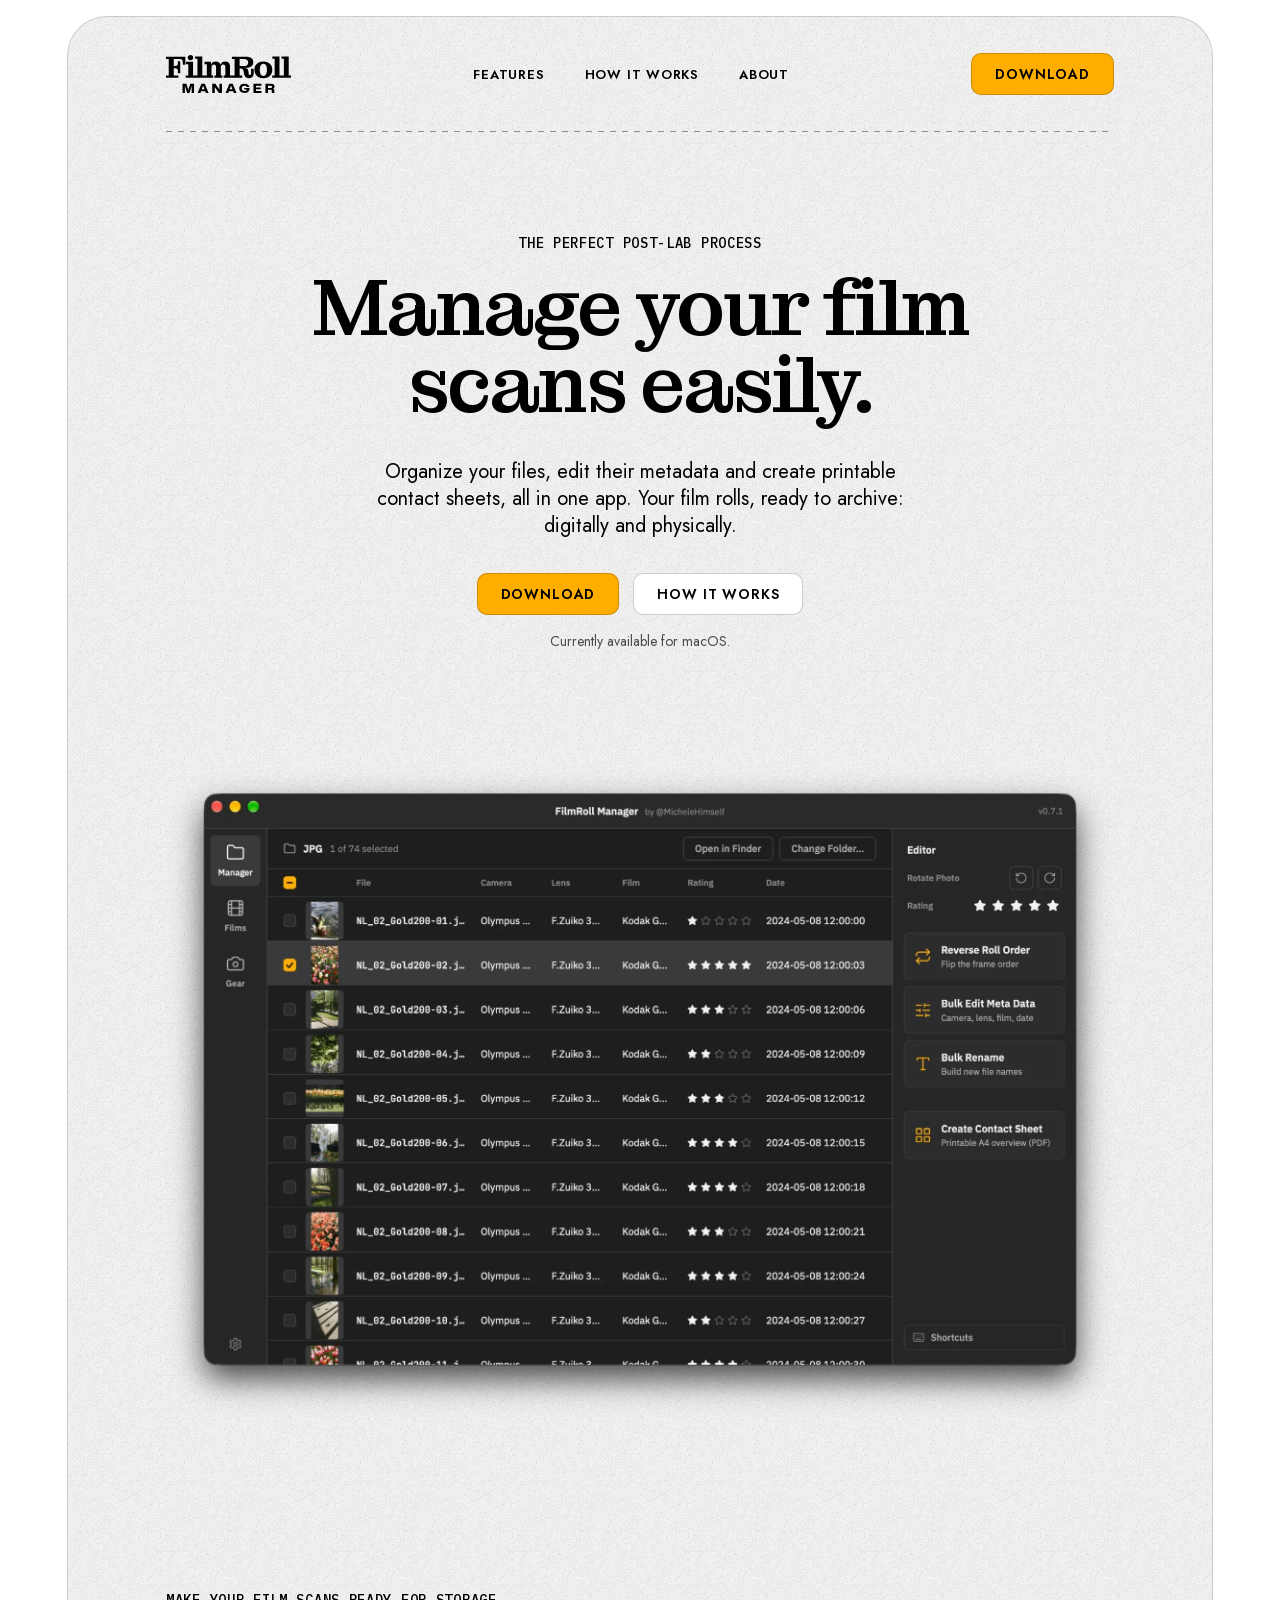
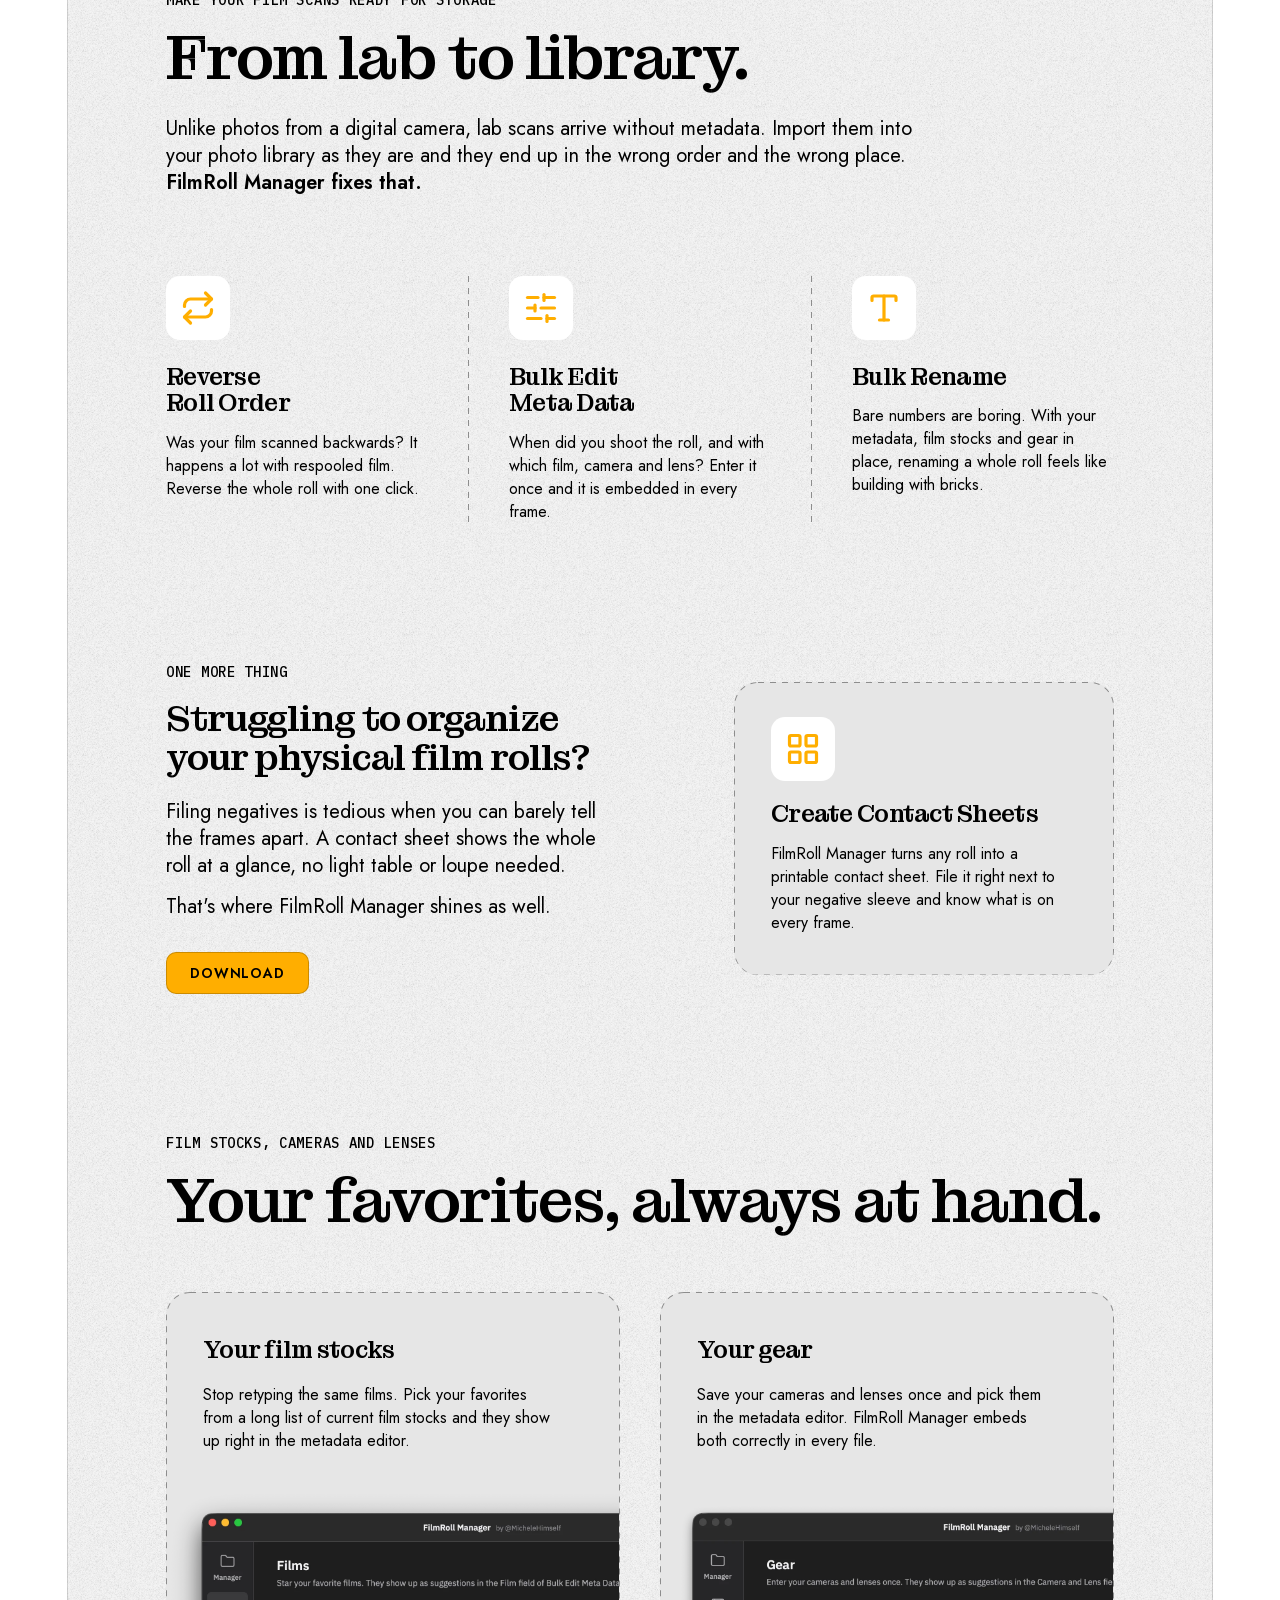
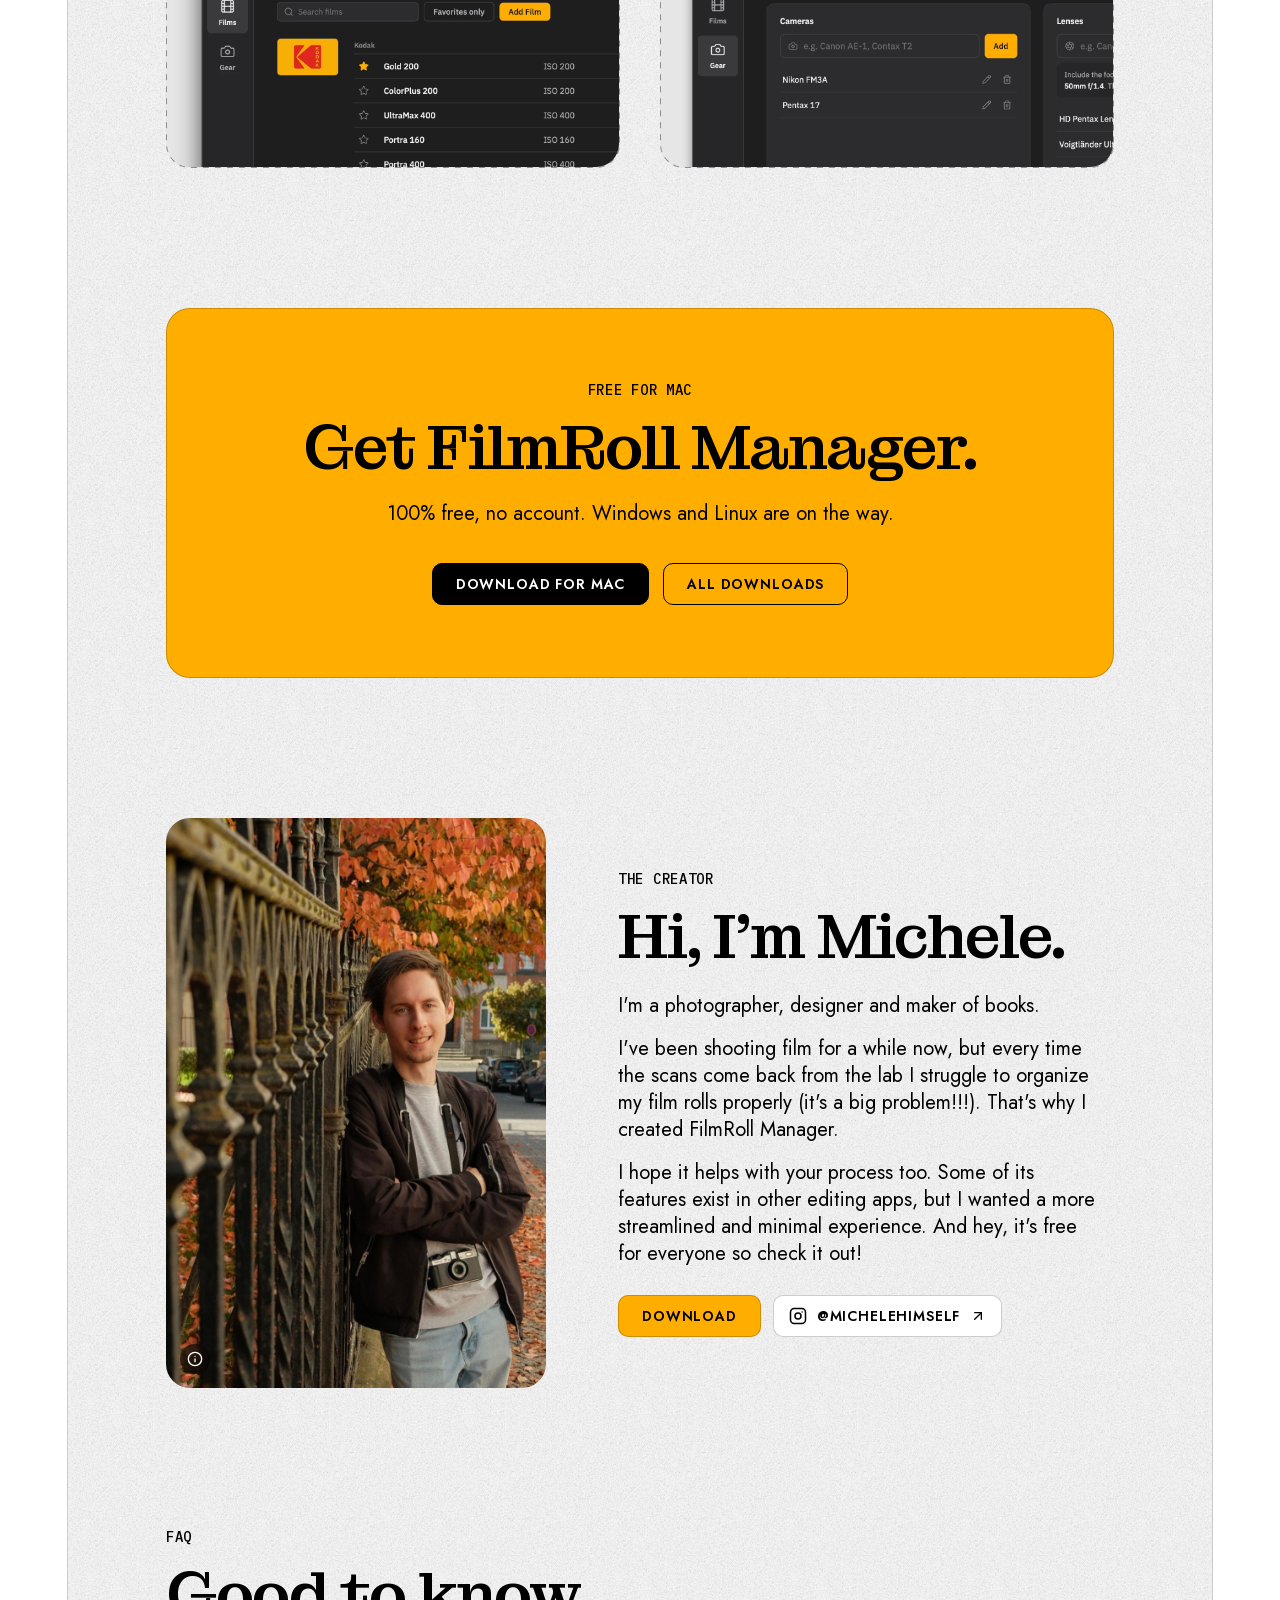
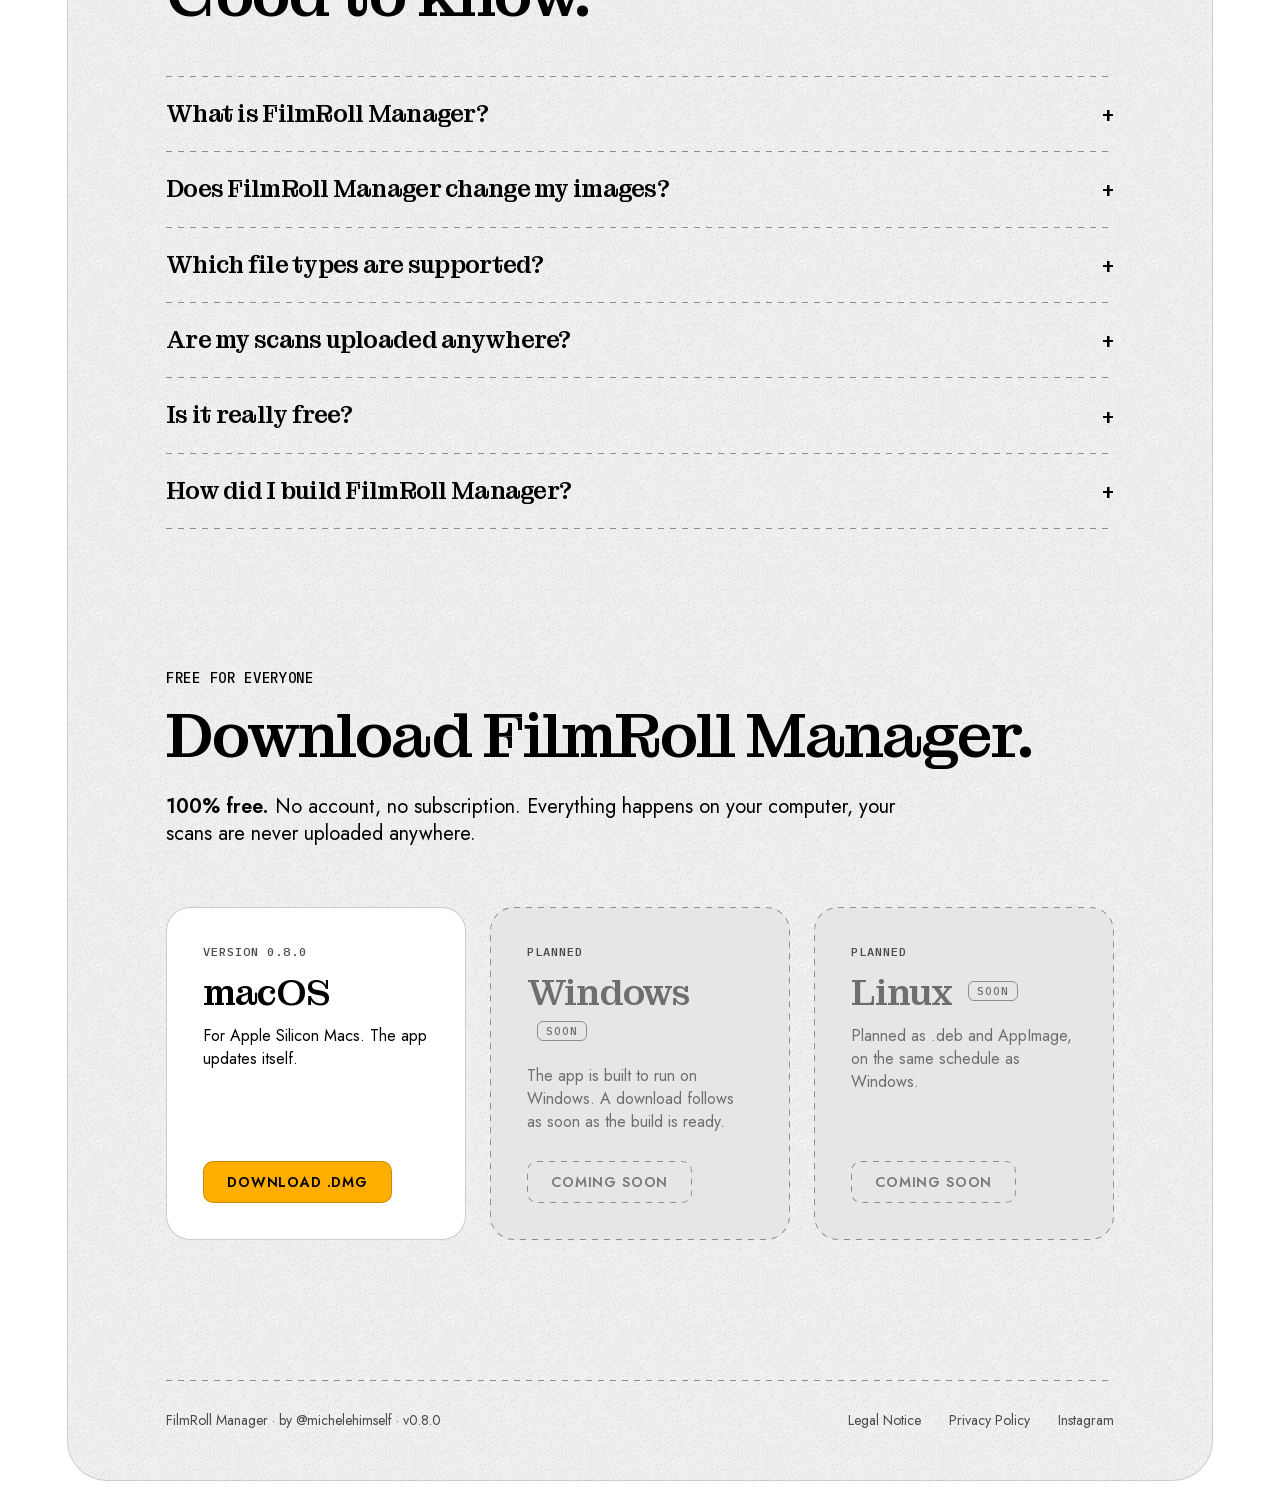
==== commit 11a7cf68: "Update version and download link to latest release" ====
--- a/index.html
+++ b/index.html
@@ -124,7 +124,7 @@
         <h2>Get FilmRoll Manager.</h2>
         <p class="cta-txt">100% free, no account. Windows and Linux are on the way.</p>
         <div class="cta-btns">
-          <a class="btn dark js-dl" href="https://github.com/michelehimself/filmroll-manager/releases/download/v0.7.1/FilmRoll.Manager_0.7.1_aarch64.dmg">Download for Mac</a>
+          <a class="btn dark js-dl" href="https://github.com/michelehimself/filmroll-manager/releases/download/v0.8.0/FilmRoll.Manager_0.8.0_aarch64.dmg">Download for Mac</a>
           <a class="btn dark ghost" href="#download">All downloads</a>
         </div>
       </div>
@@ -187,10 +187,10 @@
       <p class="intro"><strong>100% free.</strong> No account, no subscription. Everything happens on your computer, your scans are never uploaded anywhere.</p>
       <div class="dl-grid">
         <article class="dcard dl on">
-          <span class="os">Version 0.7.1</span>
+          <span class="os">Version 0.8.0</span>
           <h3>macOS</h3>
           <p>For Apple Silicon Macs. The app updates itself.</p>
-          <a class="btn js-dl" href="https://github.com/michelehimself/filmroll-manager/releases/download/v0.7.1/FilmRoll.Manager_0.7.1_aarch64.dmg">Download .dmg</a>
+          <a class="btn js-dl" href="https://github.com/michelehimself/filmroll-manager/releases/download/v0.8.0/FilmRoll.Manager_0.8.0_aarch64.dmg">Download .dmg</a>
         </article>
         <article class="dcard dl soon">
           <span class="os">Planned</span>
@@ -212,7 +212,7 @@
   <footer class="wrap footer">
     <div class="rule"></div>
     <div class="row">
-      <span>FilmRoll Manager · by <a href="https://www.instagram.com/michelehimself" target="_blank" rel="noopener">@michelehimself</a> · v0.7.1</span>
+      <span>FilmRoll Manager · by <a href="https://www.instagram.com/michelehimself" target="_blank" rel="noopener">@michelehimself</a> · v0.8.0</span>
       <nav aria-label="Footer">
         <a href="impressum.html">Legal Notice</a>
         <a href="datenschutz.html">Privacy Policy</a>
@@ -247,7 +247,7 @@
     </button>
   </div>
   <div class="modal-actions">
-    <a class="btn" id="dl-confirm" href="https://github.com/michelehimself/filmroll-manager/releases/download/v0.7.1/FilmRoll.Manager_0.7.1_aarch64.dmg">Yes, I understand – download</a>
+    <a class="btn" id="dl-confirm" href="https://github.com/michelehimself/filmroll-manager/releases/download/v0.8.0/FilmRoll.Manager_0.8.0_aarch64.dmg">Yes, I understand – download</a>
   </div>
 </dialog>
 <script>
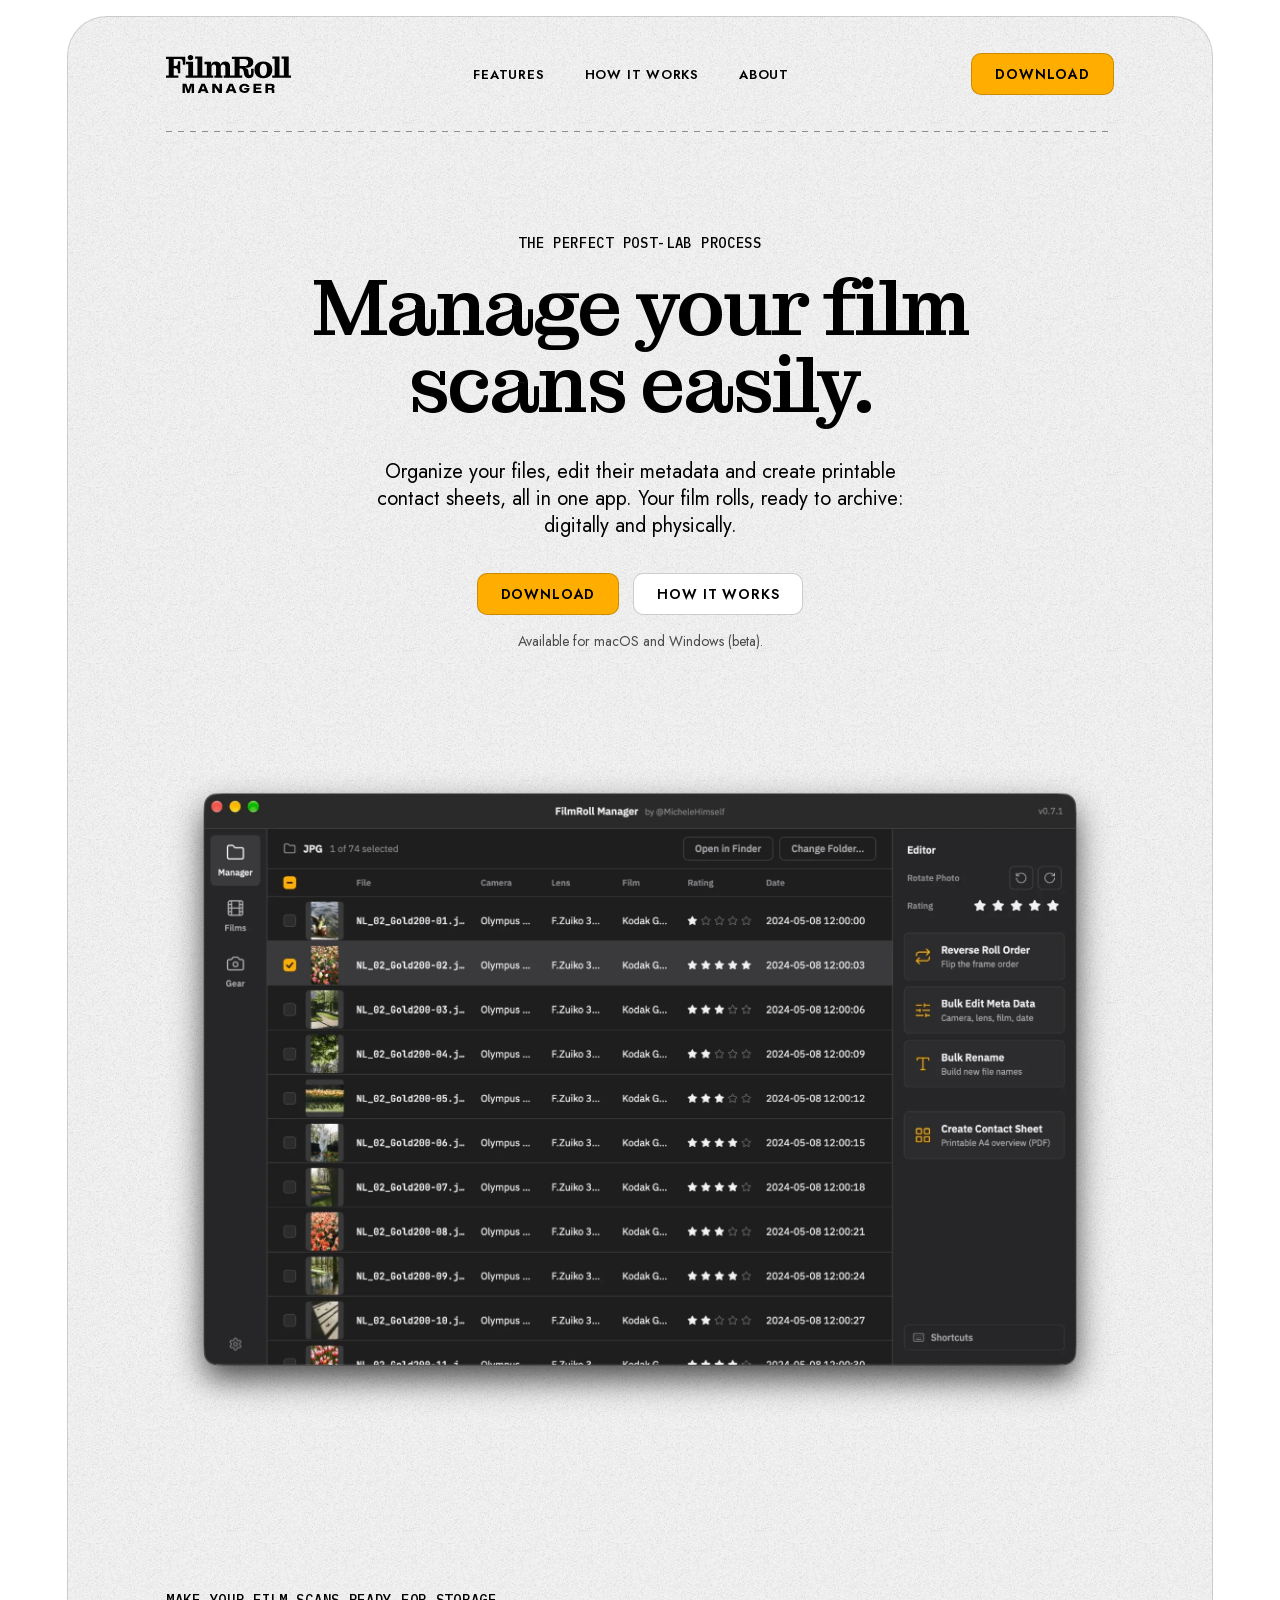
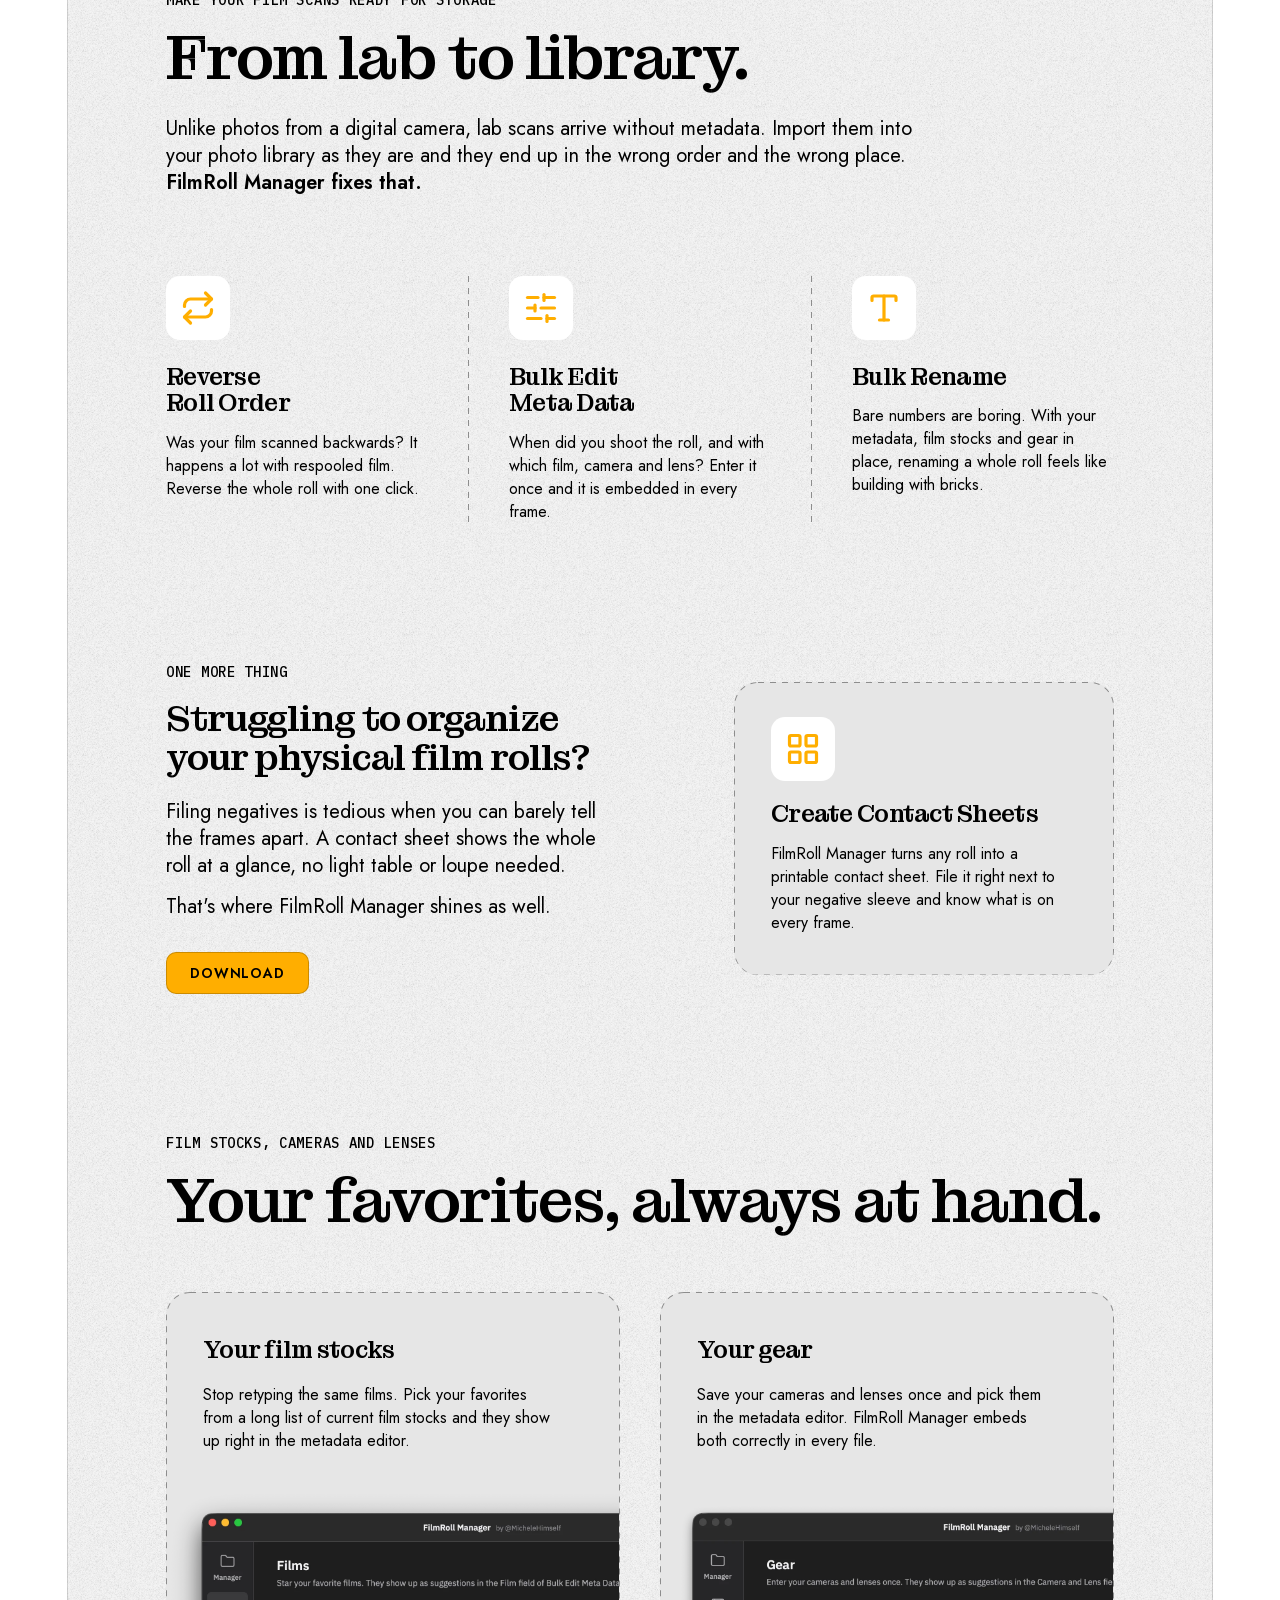
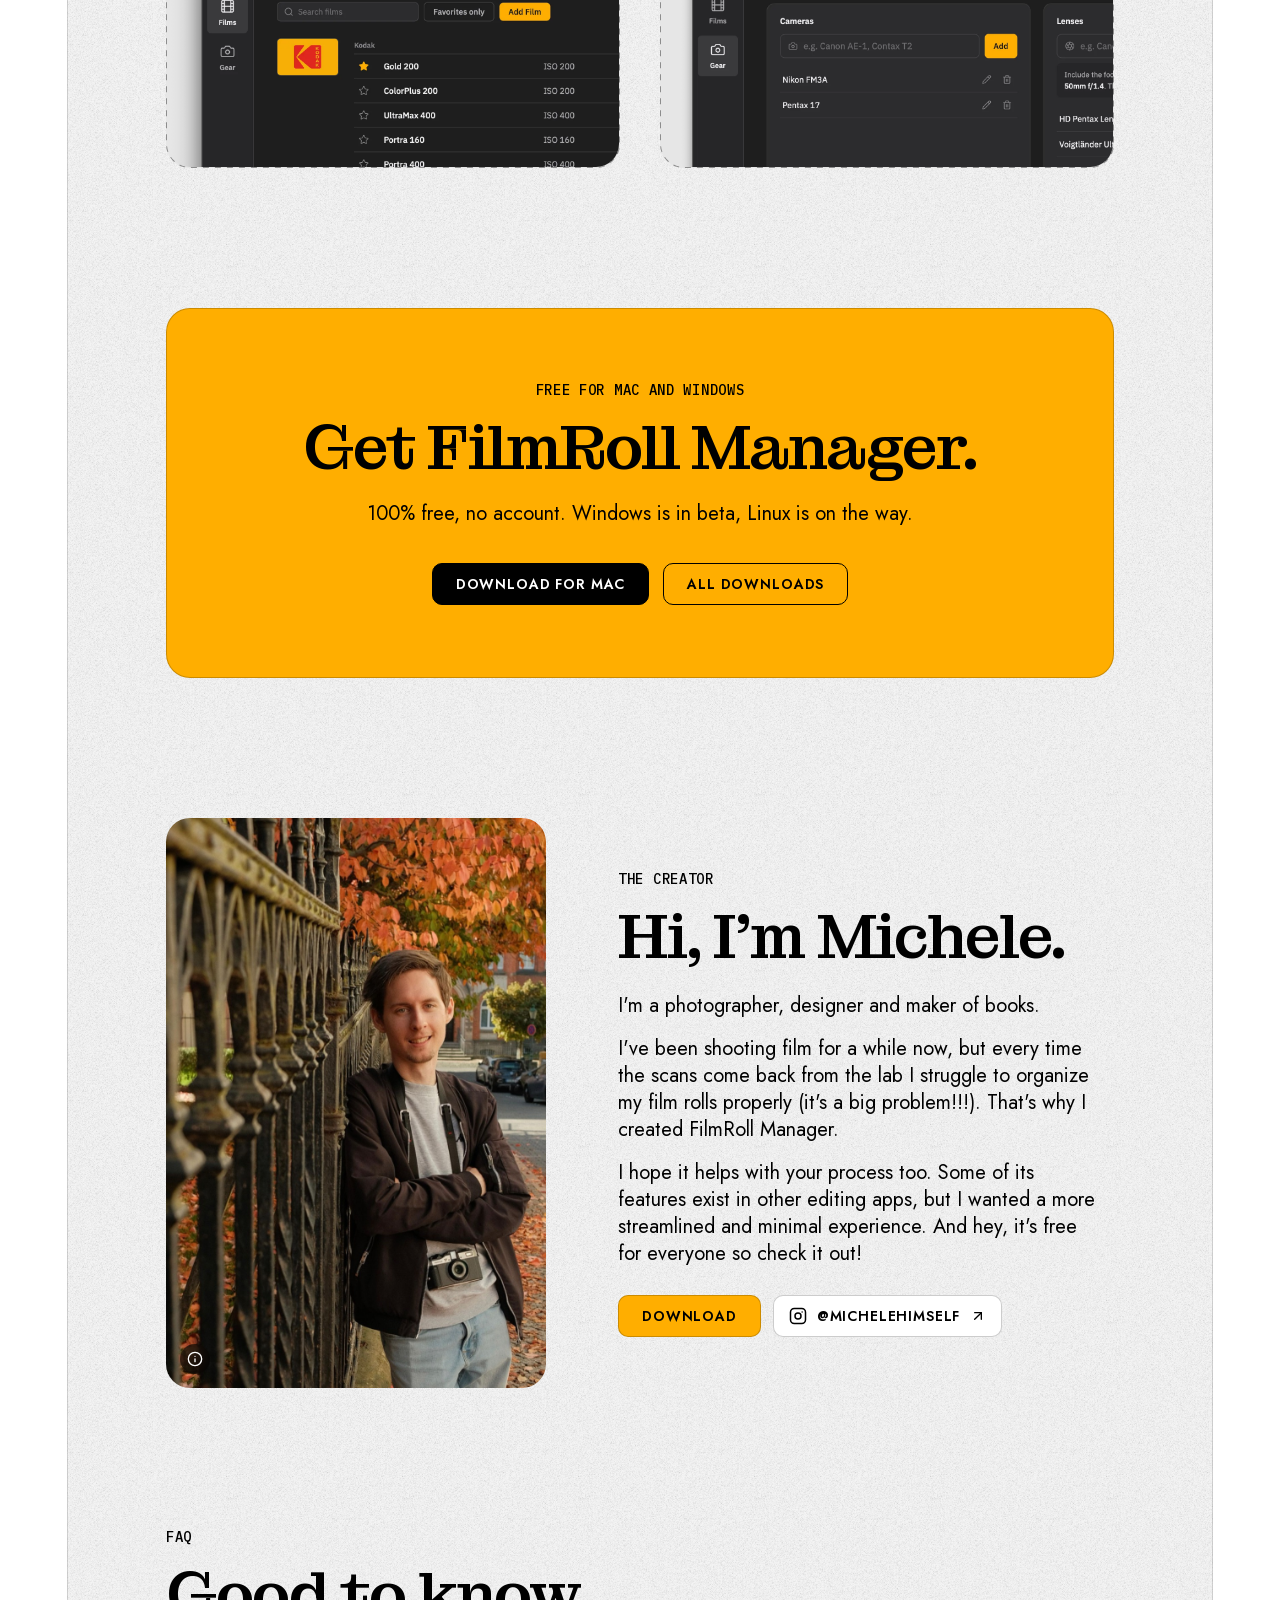
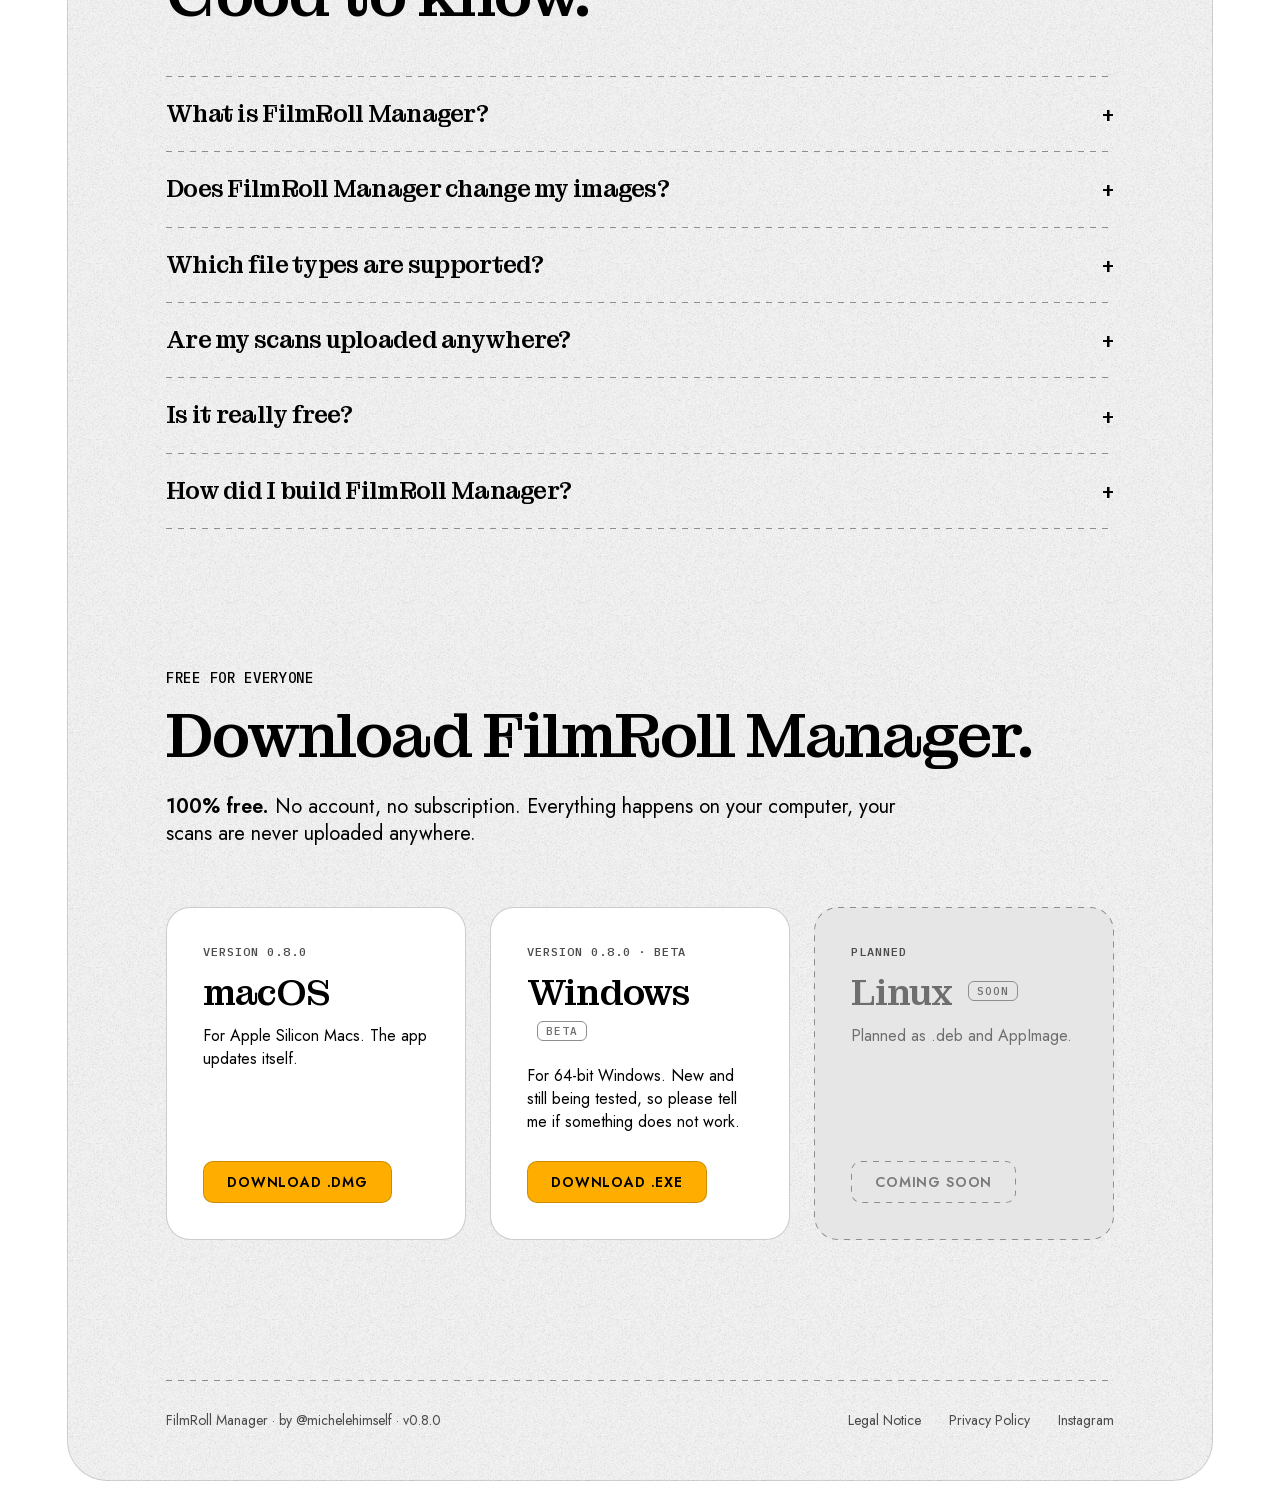
==== commit 27fbd84c: "Add Windows download (beta) with SmartScreen popup Windows card now offers the 64-bit installer behi" ====
--- a/index.html
+++ b/index.html
@@ -48,7 +48,7 @@
         <a class="btn" href="#download">Download</a>
         <a class="btn white" href="#how">How it works</a>
       </div>
-      <p class="hero-note">Currently available for macOS.</p>
+      <p class="hero-note">Available for macOS and Windows (beta).</p>
       <div class="shot"><picture>
           <source srcset="assets/app-manager.webp" type="image/webp">
           <img src="assets/app-manager.png" width="2000" height="1373" alt="The FilmRoll Manager window showing a list of scanned frames with camera, lens, film, rating and date">
@@ -120,9 +120,9 @@
 
     <section class="wrap section" id="get">
       <div class="cta-big">
-        <p class="eyebrow">Free for Mac</p>
+        <p class="eyebrow">Free for Mac and Windows</p>
         <h2>Get FilmRoll Manager.</h2>
-        <p class="cta-txt">100% free, no account. Windows and Linux are on the way.</p>
+        <p class="cta-txt">100% free, no account. Windows is in beta, Linux is on the way.</p>
         <div class="cta-btns">
           <a class="btn dark js-dl" href="https://github.com/michelehimself/filmroll-manager/releases/download/v0.8.0/FilmRoll.Manager_0.8.0_aarch64.dmg">Download for Mac</a>
           <a class="btn dark ghost" href="#download">All downloads</a>
@@ -166,7 +166,7 @@
       <h2>Good to know.</h2>
       <div class="faq-list">
         <div class="rule"></div>
-        <details><summary>What is FilmRoll Manager?</summary><p>FilmRoll Manager is a free desktop app for macOS that prepares your film scans from the lab for your photo library. It can reverse the frame order of a roll, embed date, camera, lens and film as metadata, rename a whole roll with a template and create printable contact sheets. Everything happens on your computer, your scans are never uploaded.</p></details>
+        <details><summary>What is FilmRoll Manager?</summary><p>FilmRoll Manager is a free desktop app for macOS and Windows (beta) that prepares your film scans from the lab for your photo library. It can reverse the frame order of a roll, embed date, camera, lens and film as metadata, rename a whole roll with a template and create printable contact sheets. Everything happens on your computer, your scans are never uploaded.</p></details>
         <div class="rule"></div>
         <details><summary>Does FilmRoll Manager change my images?</summary><p>Only metadata is written. The picture data stays untouched. Still, it is a good habit to try FilmRoll Manager on a copy of a scan folder first.</p></details>
         <div class="rule"></div>
@@ -192,16 +192,16 @@
           <p>For Apple Silicon Macs. The app updates itself.</p>
           <a class="btn js-dl" href="https://github.com/michelehimself/filmroll-manager/releases/download/v0.8.0/FilmRoll.Manager_0.8.0_aarch64.dmg">Download .dmg</a>
         </article>
-        <article class="dcard dl soon">
-          <span class="os">Planned</span>
-          <h3>Windows <span class="badge">Soon</span></h3>
-          <p>The app is built to run on Windows. A download follows as soon as the build is ready.</p>
-          <a class="btn" aria-disabled="true" href="#download" tabindex="-1">Coming soon</a>
+        <article class="dcard dl on">
+          <span class="os">Version 0.8.0 · Beta</span>
+          <h3>Windows <span class="badge">Beta</span></h3>
+          <p>For 64-bit Windows. New and still being tested, so please tell me if something does not work.</p>
+          <a class="btn js-dl" data-modal="dl-modal-win" href="https://github.com/michelehimself/filmroll-manager/releases/download/v0.8.0/FilmRoll.Manager_0.8.0_x64-setup.exe">Download .exe</a>
         </article>
         <article class="dcard dl soon">
           <span class="os">Planned</span>
           <h3>Linux <span class="badge">Soon</span></h3>
-          <p>Planned as .deb and AppImage, on the same schedule as Windows.</p>
+          <p>Planned as .deb and AppImage.</p>
           <a class="btn" aria-disabled="true" href="#download" tabindex="-1">Coming soon</a>
         </article>
       </div>
@@ -247,26 +247,46 @@
     </button>
   </div>
   <div class="modal-actions">
-    <a class="btn" id="dl-confirm" href="https://github.com/michelehimself/filmroll-manager/releases/download/v0.8.0/FilmRoll.Manager_0.8.0_aarch64.dmg">Yes, I understand – download</a>
+    <a class="btn js-confirm" id="dl-confirm" href="https://github.com/michelehimself/filmroll-manager/releases/download/v0.8.0/FilmRoll.Manager_0.8.0_aarch64.dmg">Yes, I understand – download</a>
+  </div>
+</dialog>
+
+<dialog class="modal" id="dl-modal-win" aria-labelledby="dl-title-win">
+  <button class="modal-close" type="button" aria-label="Close" data-close>
+    <svg viewBox="0 0 24 24" width="18" height="18" fill="none" stroke="currentColor" stroke-width="2" stroke-linecap="round" stroke-linejoin="round" aria-hidden="true"><path d="M18 6 6 18"/><path d="M6 6l12 12"/></svg>
+  </button>
+  <p class="eyebrow">Download for Windows (beta)</p>
+  <h3 id="dl-title-win">Before you download</h3>
+  <div class="warn" role="note">
+    <svg viewBox="0 0 24 24" width="22" height="22" fill="none" stroke="currentColor" stroke-width="2" stroke-linecap="round" stroke-linejoin="round" aria-hidden="true"><path d="m21.73 18-8-14a2 2 0 0 0-3.48 0l-8 14A2 2 0 0 0 4 21h16a2 2 0 0 0 1.73-3"/><path d="M12 9v4"/><path d="M12 17h.01"/></svg>
+    <p><strong>Heads up:</strong> Windows will most likely block the installer the first time you run it. That is expected.</p>
+  </div>
+  <p class="install-lead">FilmRoll Manager is not signed with a paid Windows certificate, so Windows SmartScreen warns about it.</p>
+  <ol>
+    <li>Run the downloaded <code>.exe</code>.</li>
+    <li>At “Windows protected your PC”, click <strong>More info</strong>.</li>
+    <li>Then click <strong>Run anyway</strong>.</li>
+  </ol>
+  <div class="modal-actions">
+    <a class="btn js-confirm" id="dl-confirm-win" href="https://github.com/michelehimself/filmroll-manager/releases/download/v0.8.0/FilmRoll.Manager_0.8.0_x64-setup.exe">Yes, I understand – download</a>
   </div>
 </dialog>
 <script>
 (function () {
-  var modal = document.getElementById('dl-modal');
+  // Download buttons open a dialog first (explains the first launch); the download starts from the dialog's confirm button.
   document.querySelectorAll('.js-dl').forEach(function (a) {
     a.addEventListener('click', function (e) {
-      // no automatic download: explain the first launch first, download starts from the dialog button
-      if (modal && modal.showModal) { e.preventDefault(); if (!modal.open) { modal.showModal(); } }
+      var m = document.getElementById(a.dataset.modal || 'dl-modal');
+      if (m && m.showModal) { e.preventDefault(); if (!m.open) { m.showModal(); } }
     });
   });
-  var confirmBtn = document.getElementById('dl-confirm');
-  if (confirmBtn && modal) {
-    confirmBtn.addEventListener('click', function () { setTimeout(function () { modal.close(); }, 400); });
-  }
-  if (modal) {
-    modal.addEventListener('click', function (e) { if (e.target === modal) { modal.close(); } });
-    modal.querySelectorAll('[data-close]').forEach(function (b) { b.addEventListener('click', function () { modal.close(); }); });
-  }
+  document.querySelectorAll('dialog.modal').forEach(function (m) {
+    m.addEventListener('click', function (e) { if (e.target === m) { m.close(); } });
+    m.querySelectorAll('[data-close]').forEach(function (b) { b.addEventListener('click', function () { m.close(); }); });
+    m.querySelectorAll('.js-confirm').forEach(function (c) {
+      c.addEventListener('click', function () { setTimeout(function () { m.close(); }, 400); });
+    });
+  });
   // hero image: grows while scrolling
   var shot = document.querySelector('.hero .shot img');
   var reduce = window.matchMedia && window.matchMedia('(prefers-reduced-motion: reduce)').matches;
--- a/styles.css
+++ b/styles.css
@@ -232,3 +232,4 @@
 .warn p { font-size: 15px; line-height: 21px; }
 .warn strong { font-weight: 600; }
 .install-lead strong { font-weight: 600; }
+
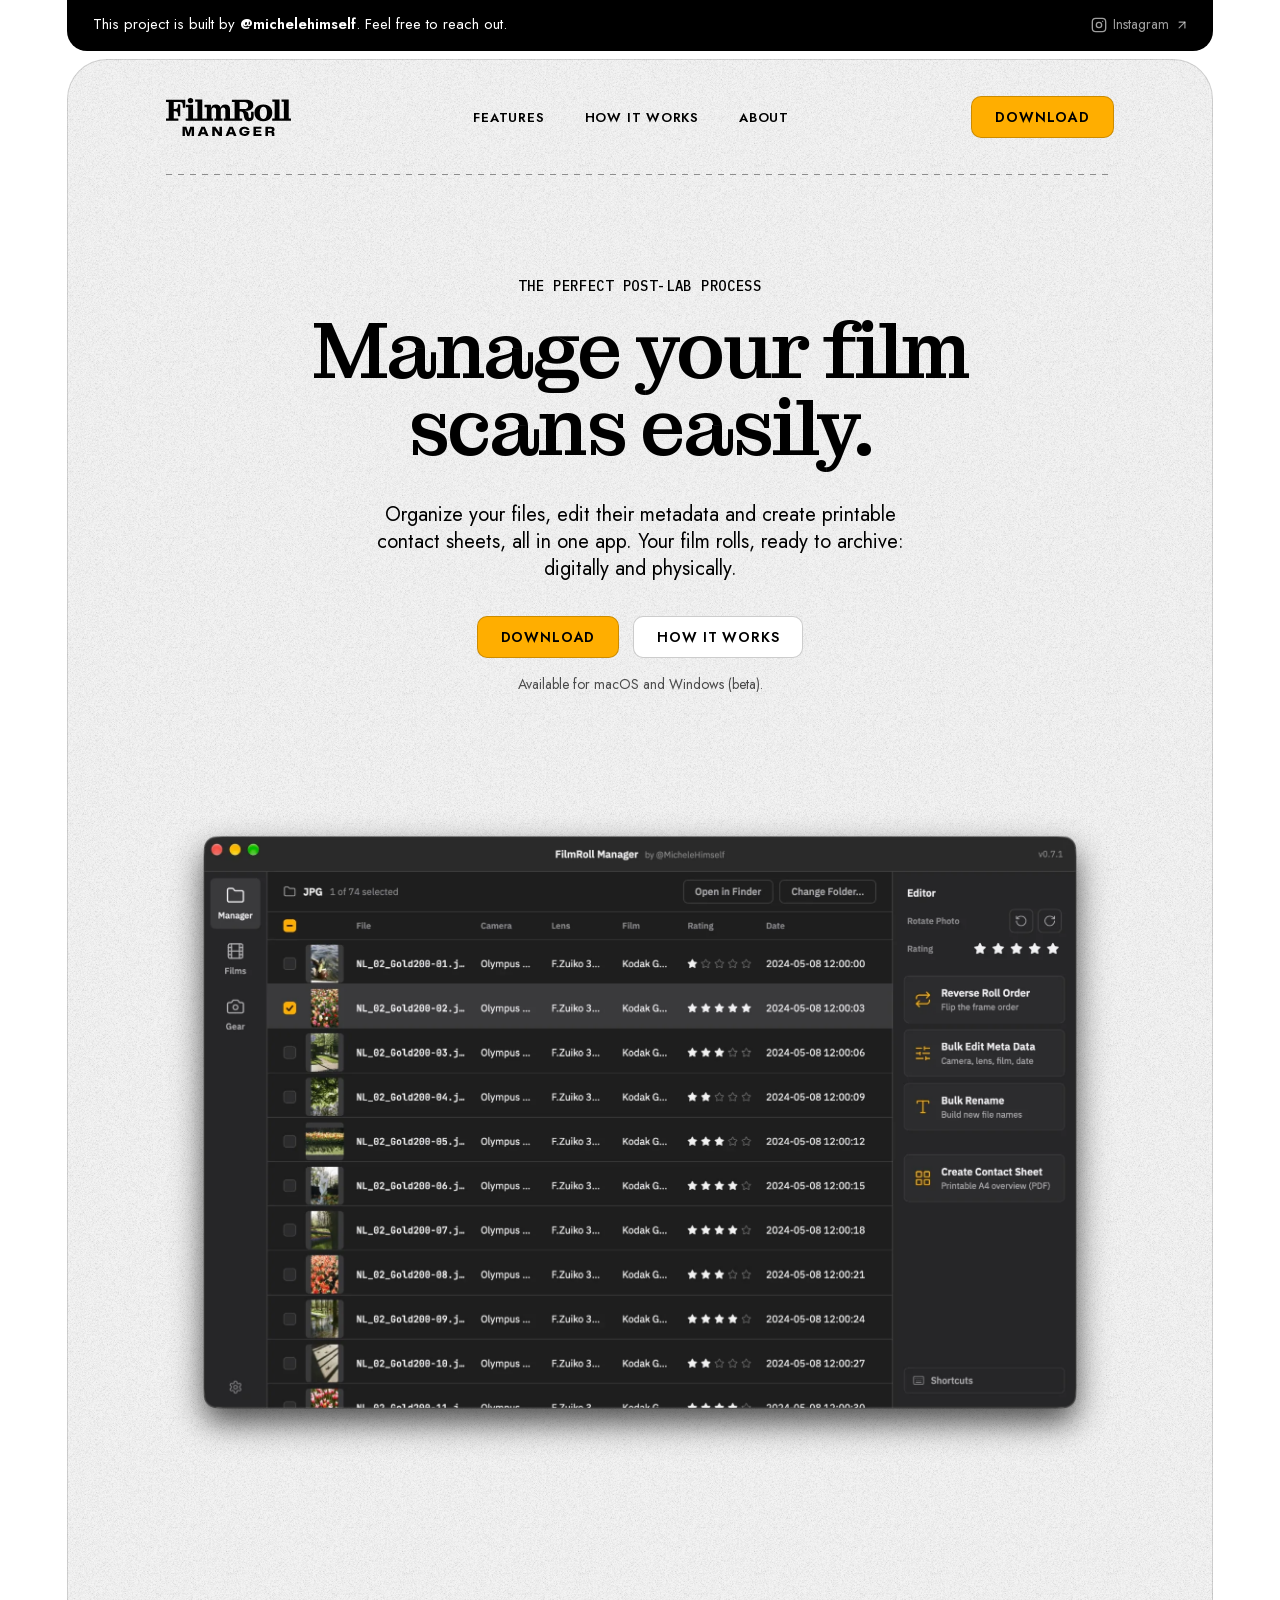
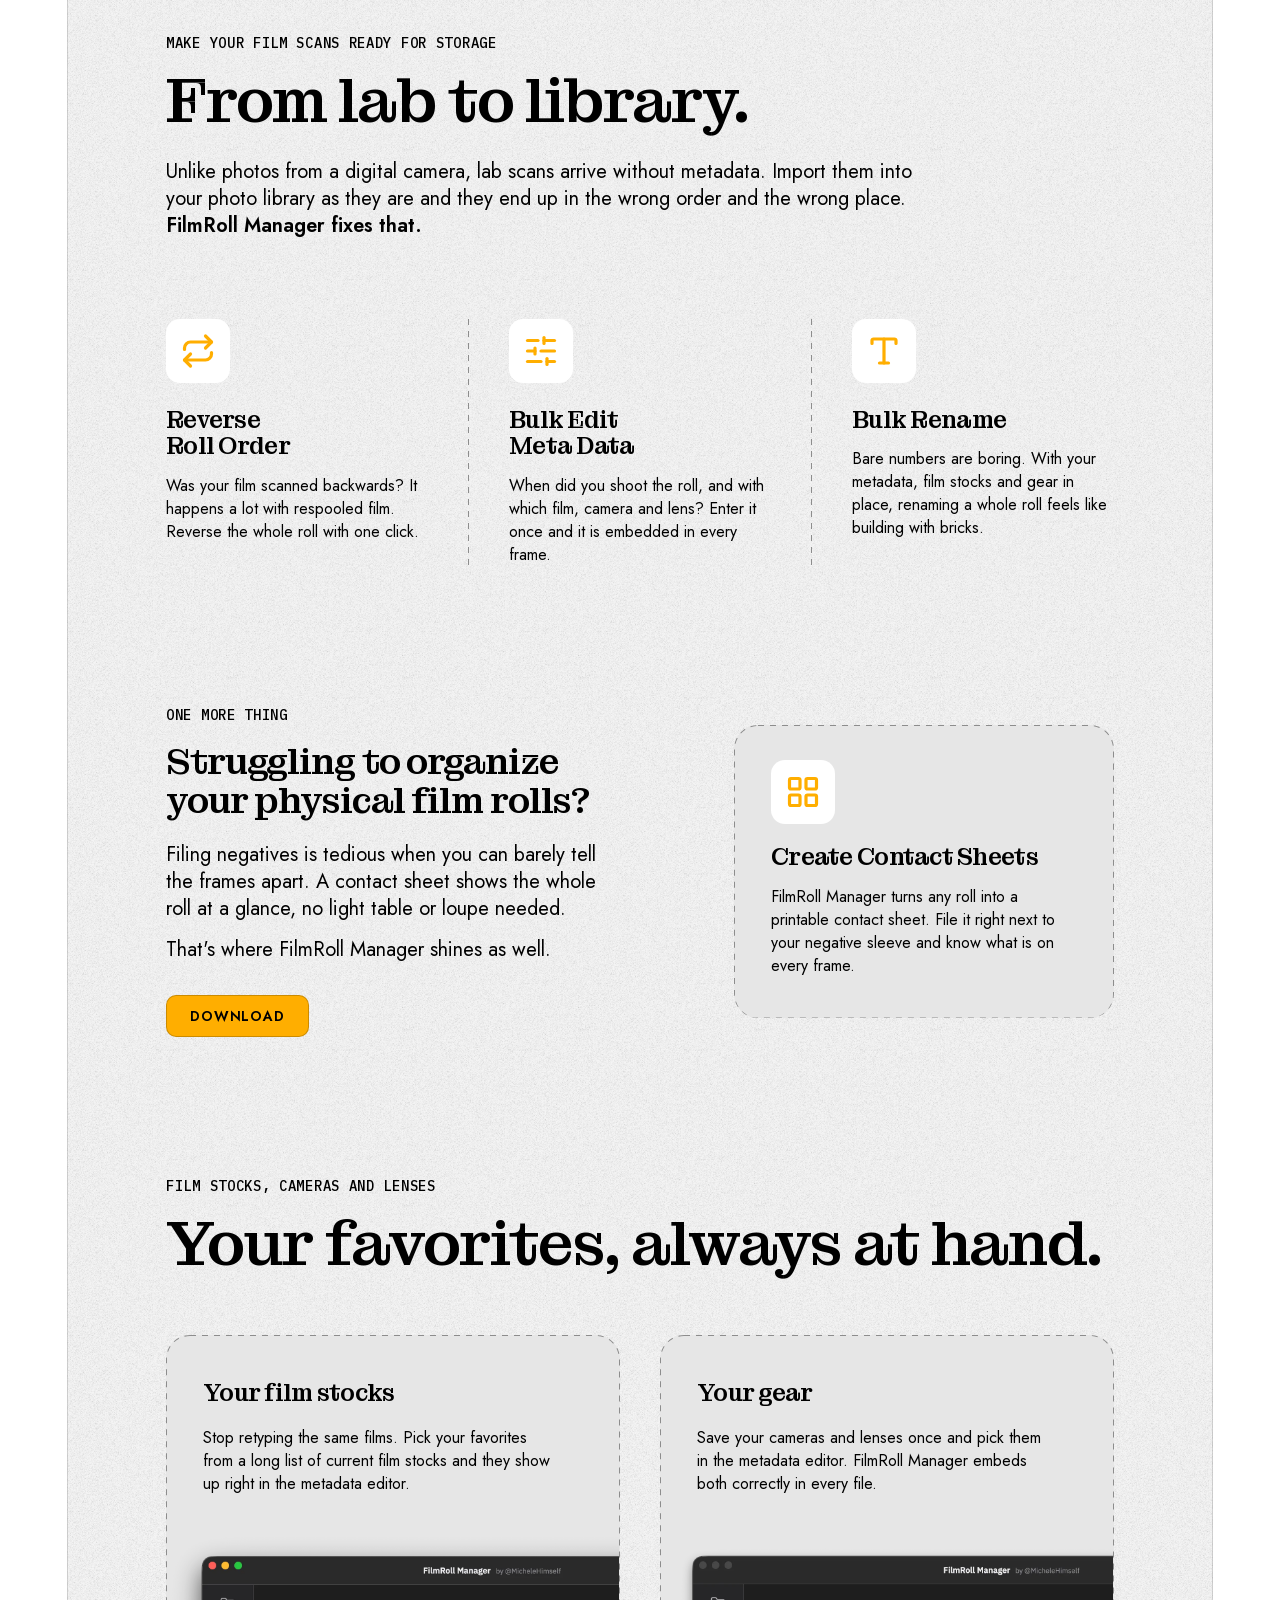
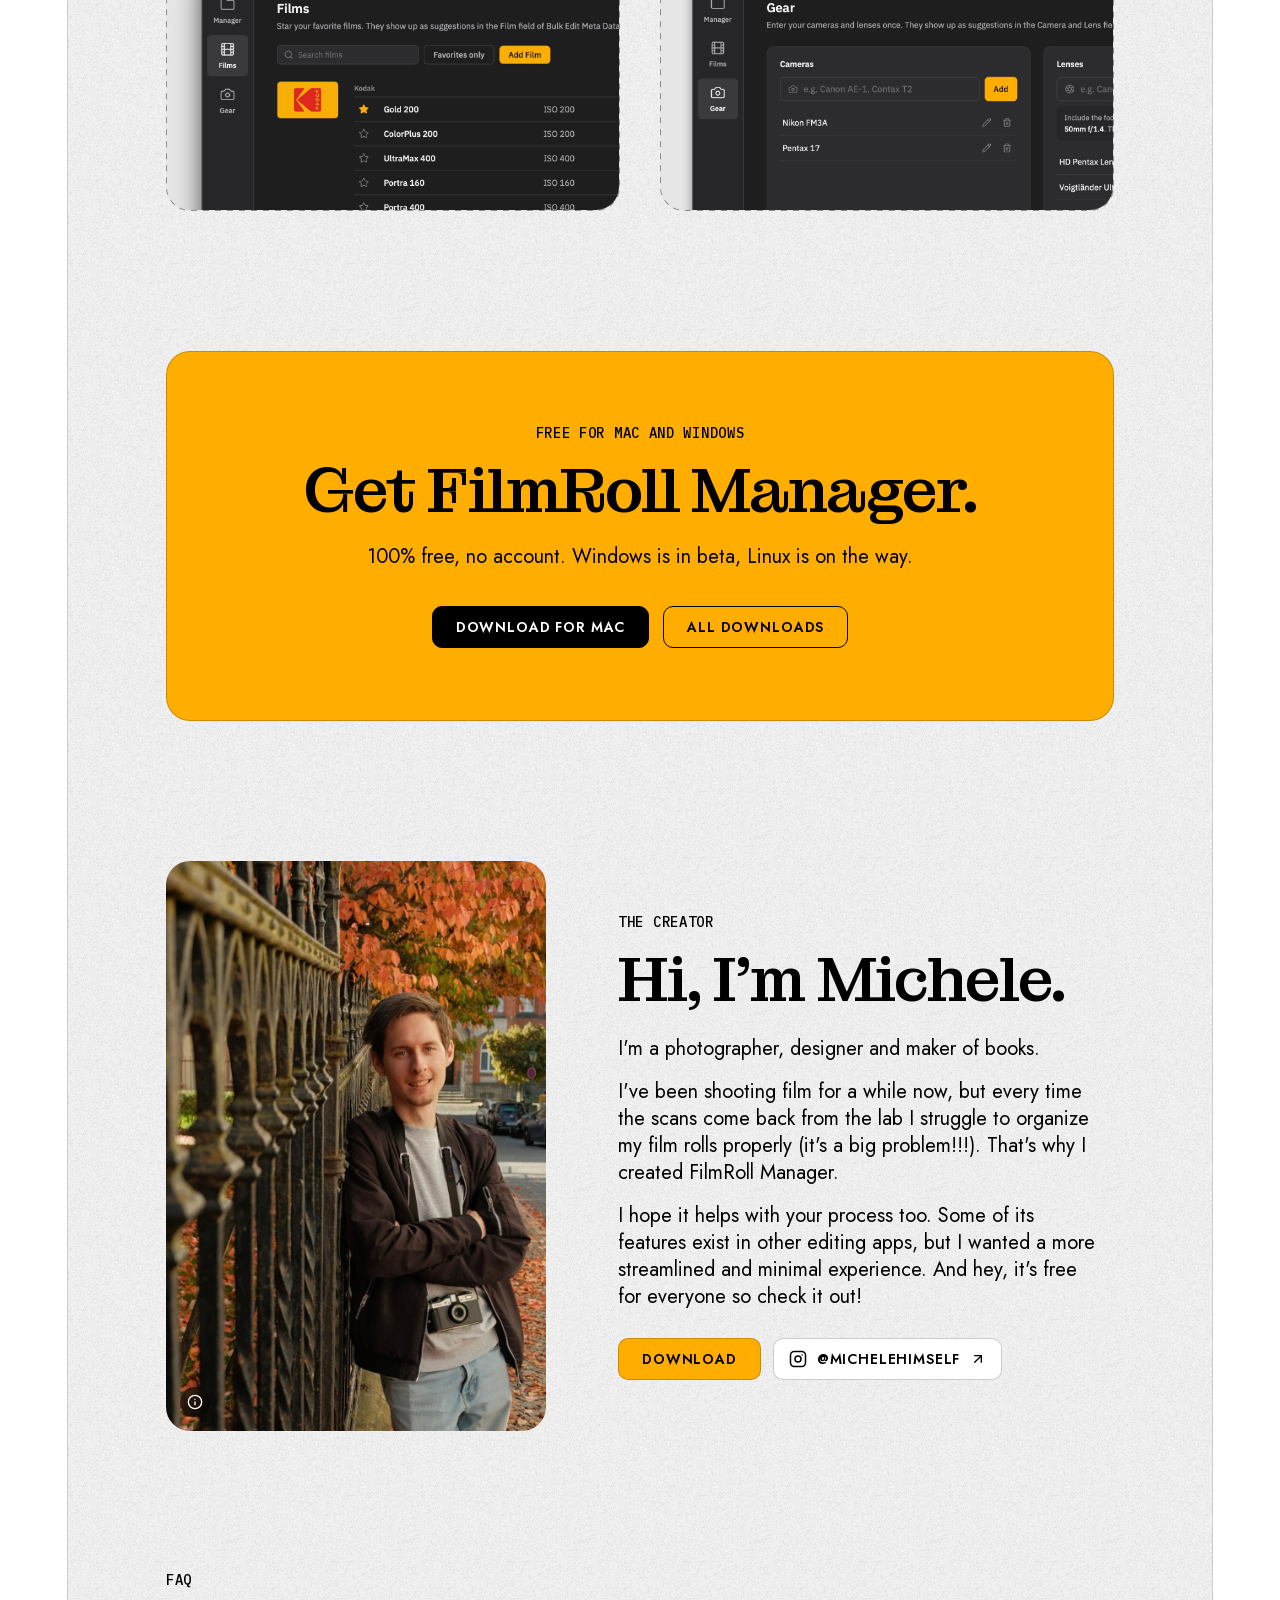
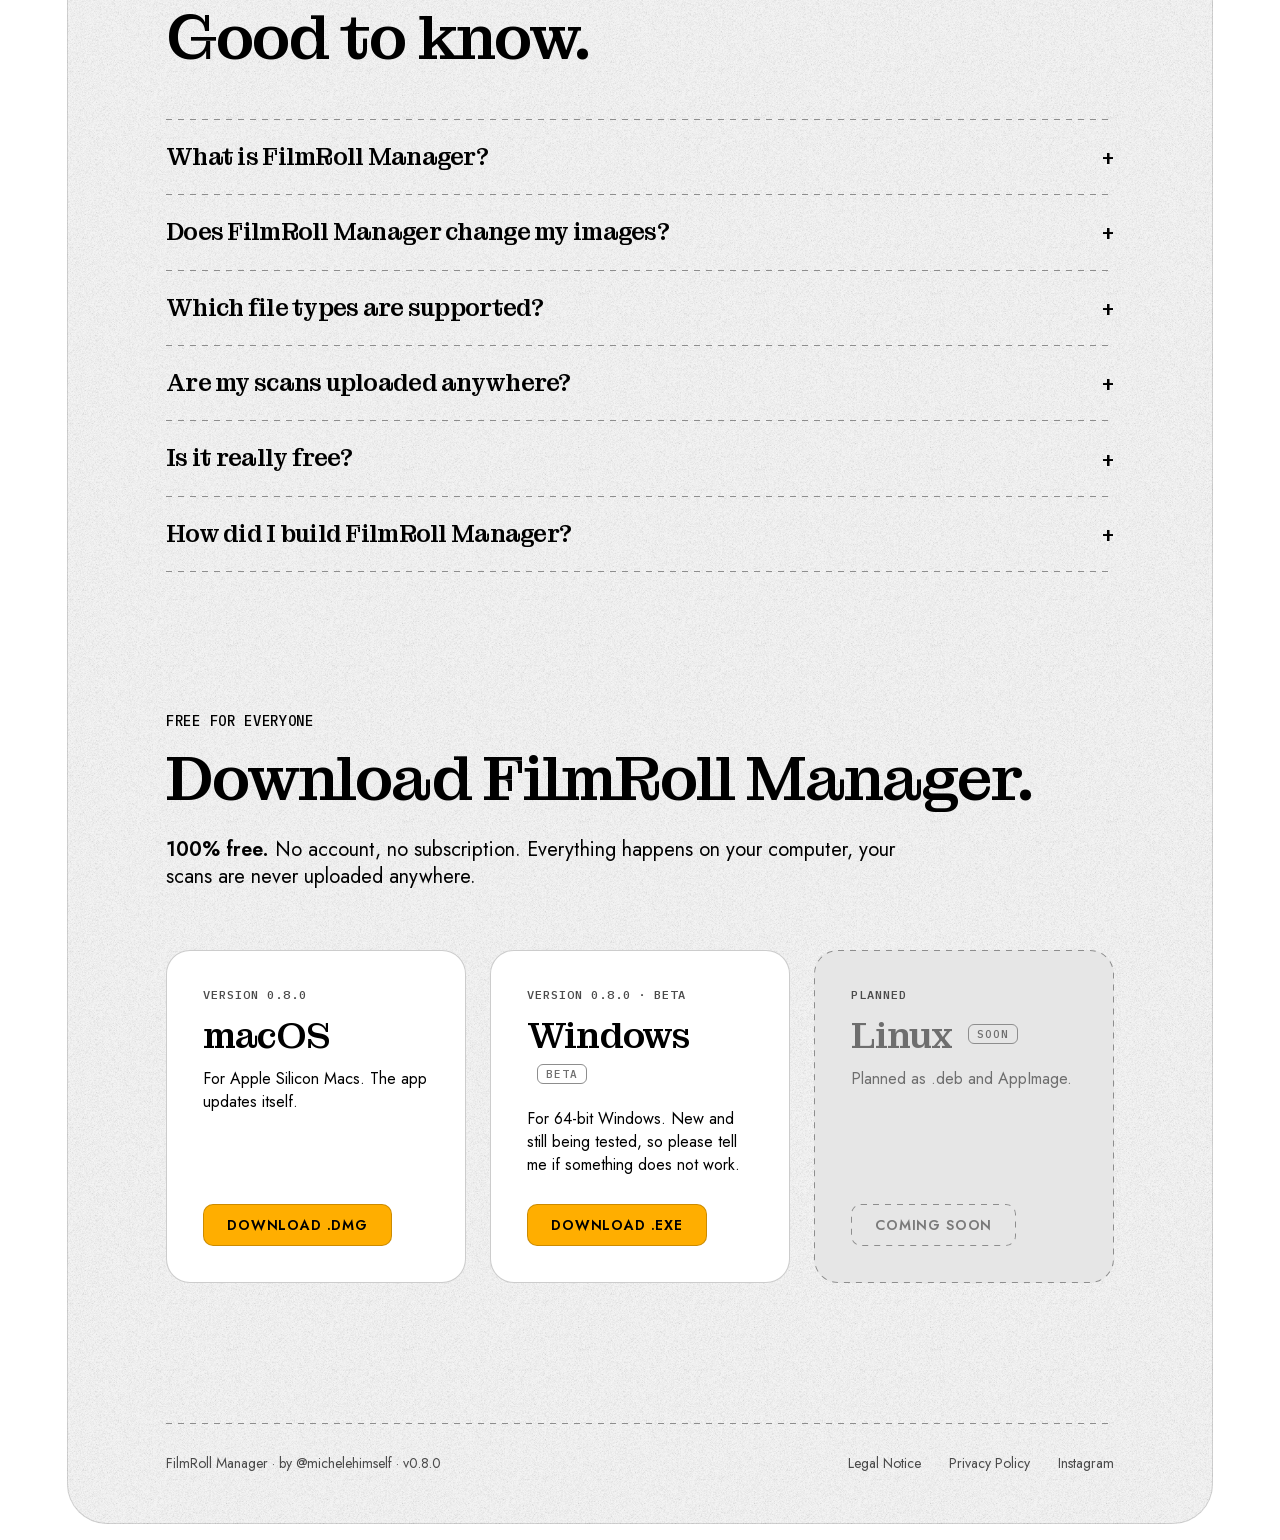
==== commit 6e5c0a18: "Add top banner and mobile notice for downloads Black banner docked to the top edge (built by @michel" ====
--- a/index.html
+++ b/index.html
@@ -24,6 +24,14 @@
 <link rel="stylesheet" href="styles.css">
 </head>
 <body>
+<div class="topbar">
+  <p>This project is built by <a class="topbar-name" href="https://www.instagram.com/michelehimself" target="_blank" rel="noopener">@michelehimself</a>. Feel free to reach out.</p>
+  <a class="topbar-link" href="https://www.instagram.com/michelehimself" target="_blank" rel="noopener" aria-label="Message me on Instagram (opens in a new tab)">
+    <svg viewBox="0 0 24 24" width="16" height="16" fill="none" stroke="currentColor" stroke-width="2" stroke-linecap="round" stroke-linejoin="round" aria-hidden="true"><rect x="2" y="2" width="20" height="20" rx="5"/><circle cx="12" cy="12" r="4"/><path d="M17.5 6.5h.01"/></svg>
+    <span>Instagram</span>
+    <svg viewBox="0 0 24 24" width="14" height="14" fill="none" stroke="currentColor" stroke-width="2" stroke-linecap="round" stroke-linejoin="round" aria-hidden="true"><path d="M7 17 17 7"/><path d="M7 7h10v10"/></svg>
+  </a>
+</div>
 <div class="page">
 
   <header class="wrap" id="top">
@@ -271,12 +279,29 @@
     <a class="btn js-confirm" id="dl-confirm-win" href="https://github.com/michelehimself/filmroll-manager/releases/download/v0.8.0/FilmRoll.Manager_0.8.0_x64-setup.exe">Yes, I understand – download</a>
   </div>
 </dialog>
+
+<dialog class="modal" id="dl-modal-mobile" aria-labelledby="dl-title-mobile">
+  <button class="modal-close" type="button" aria-label="Close" data-close>
+    <svg viewBox="0 0 24 24" width="18" height="18" fill="none" stroke="currentColor" stroke-width="2" stroke-linecap="round" stroke-linejoin="round" aria-hidden="true"><path d="M18 6 6 18"/><path d="M6 6l12 12"/></svg>
+  </button>
+  <p class="eyebrow">Desktop only</p>
+  <h3 id="dl-title-mobile">Open this on your computer</h3>
+  <p class="modal-lead">FilmRoll Manager is built for desktop systems (macOS and Windows), so there is nothing to download for phones and tablets. Visit filmrollmanager.com on your computer to get it.</p>
+</dialog>
 <script>
 (function () {
+  function isMobile() {
+    var ua = navigator.userAgent || '';
+    if (navigator.userAgentData && navigator.userAgentData.mobile) { return true; }
+    if (/Android|iPhone|iPad|iPod|Mobile|CriOS|FxiOS/i.test(ua)) { return true; }
+    // iPadOS reports itself as a Mac, but it has a touch screen
+    return /Macintosh/.test(ua) && navigator.maxTouchPoints > 1;
+  }
   // Download buttons open a dialog first (explains the first launch); the download starts from the dialog's confirm button.
   document.querySelectorAll('.js-dl').forEach(function (a) {
     a.addEventListener('click', function (e) {
-      var m = document.getElementById(a.dataset.modal || 'dl-modal');
+      // phones and tablets cannot run the app: show a short notice instead of the download dialog
+      var m = document.getElementById(isMobile() ? 'dl-modal-mobile' : (a.dataset.modal || 'dl-modal'));
       if (m && m.showModal) { e.preventDefault(); if (!m.open) { m.showModal(); } }
     });
   });
--- a/styles.css
+++ b/styles.css
@@ -233,3 +233,14 @@
 .warn strong { font-weight: 600; }
 .install-lead strong { font-weight: 600; }
 
+
+/* top banner: docked to the top edge, same width as the page card */
+.topbar { width: min(1146px, calc(100% - 32px)); margin: 0 auto; padding: 10px 22px 12px 26px; display: flex; align-items: center; justify-content: space-between; gap: 16px; background: #000; color: #fff; border-radius: 0 0 20px 20px; font-size: 15px; line-height: 21px; }
+.topbar p { margin: 0; }
+.topbar-name { color: #fff; font-weight: 600; text-decoration: none; }
+.topbar-name { transition: opacity .15s; }
+.topbar-name:hover { opacity: .7; }
+.topbar-link { flex: none; display: inline-flex; align-items: center; gap: 6px; color: rgba(255,255,255,.62); text-decoration: none; font-weight: 400; font-size: 14px; padding: 4px 2px; }
+.topbar-link:hover { color: #fff; text-decoration: underline; text-underline-offset: 4px; }
+.topbar + .page { margin-top: 8px; }
+@media (max-width: 720px) { .topbar { padding: 10px 16px 12px 18px; font-size: 14px; } .topbar-link span { display: none; } }
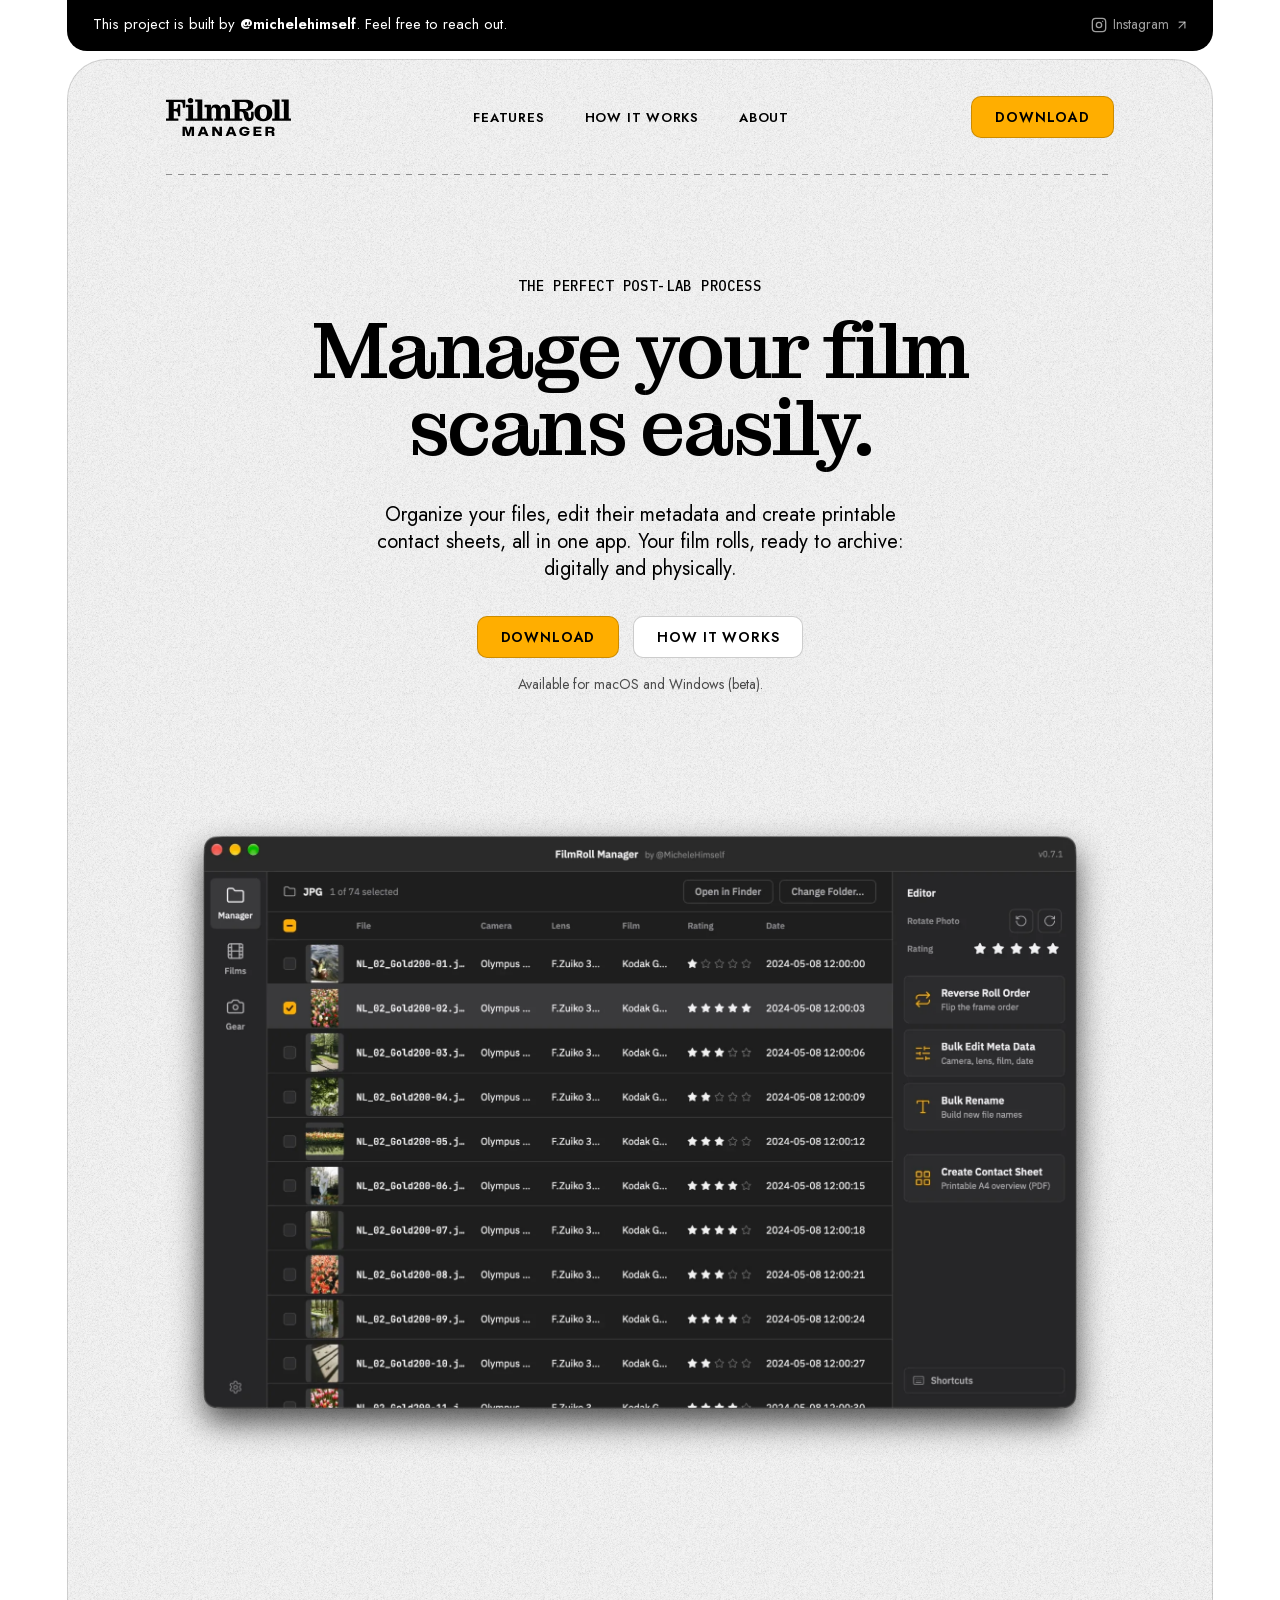
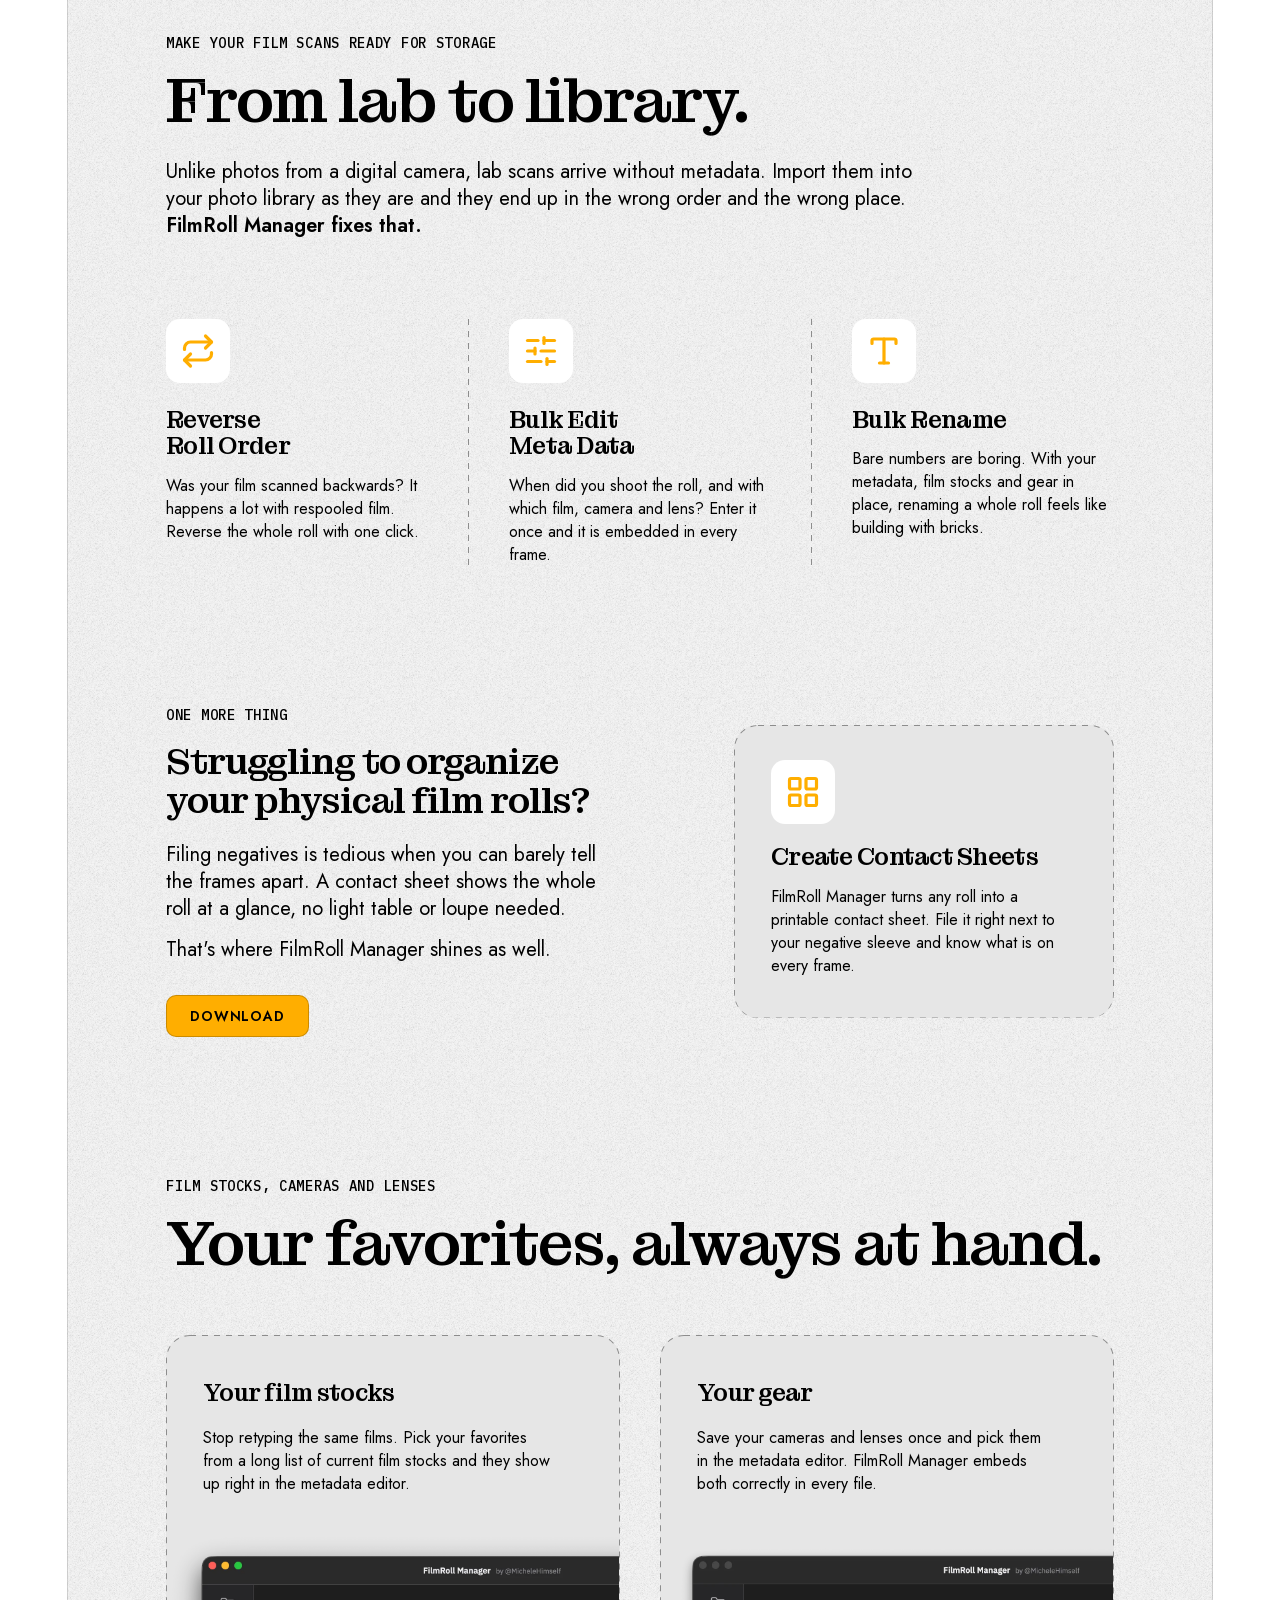
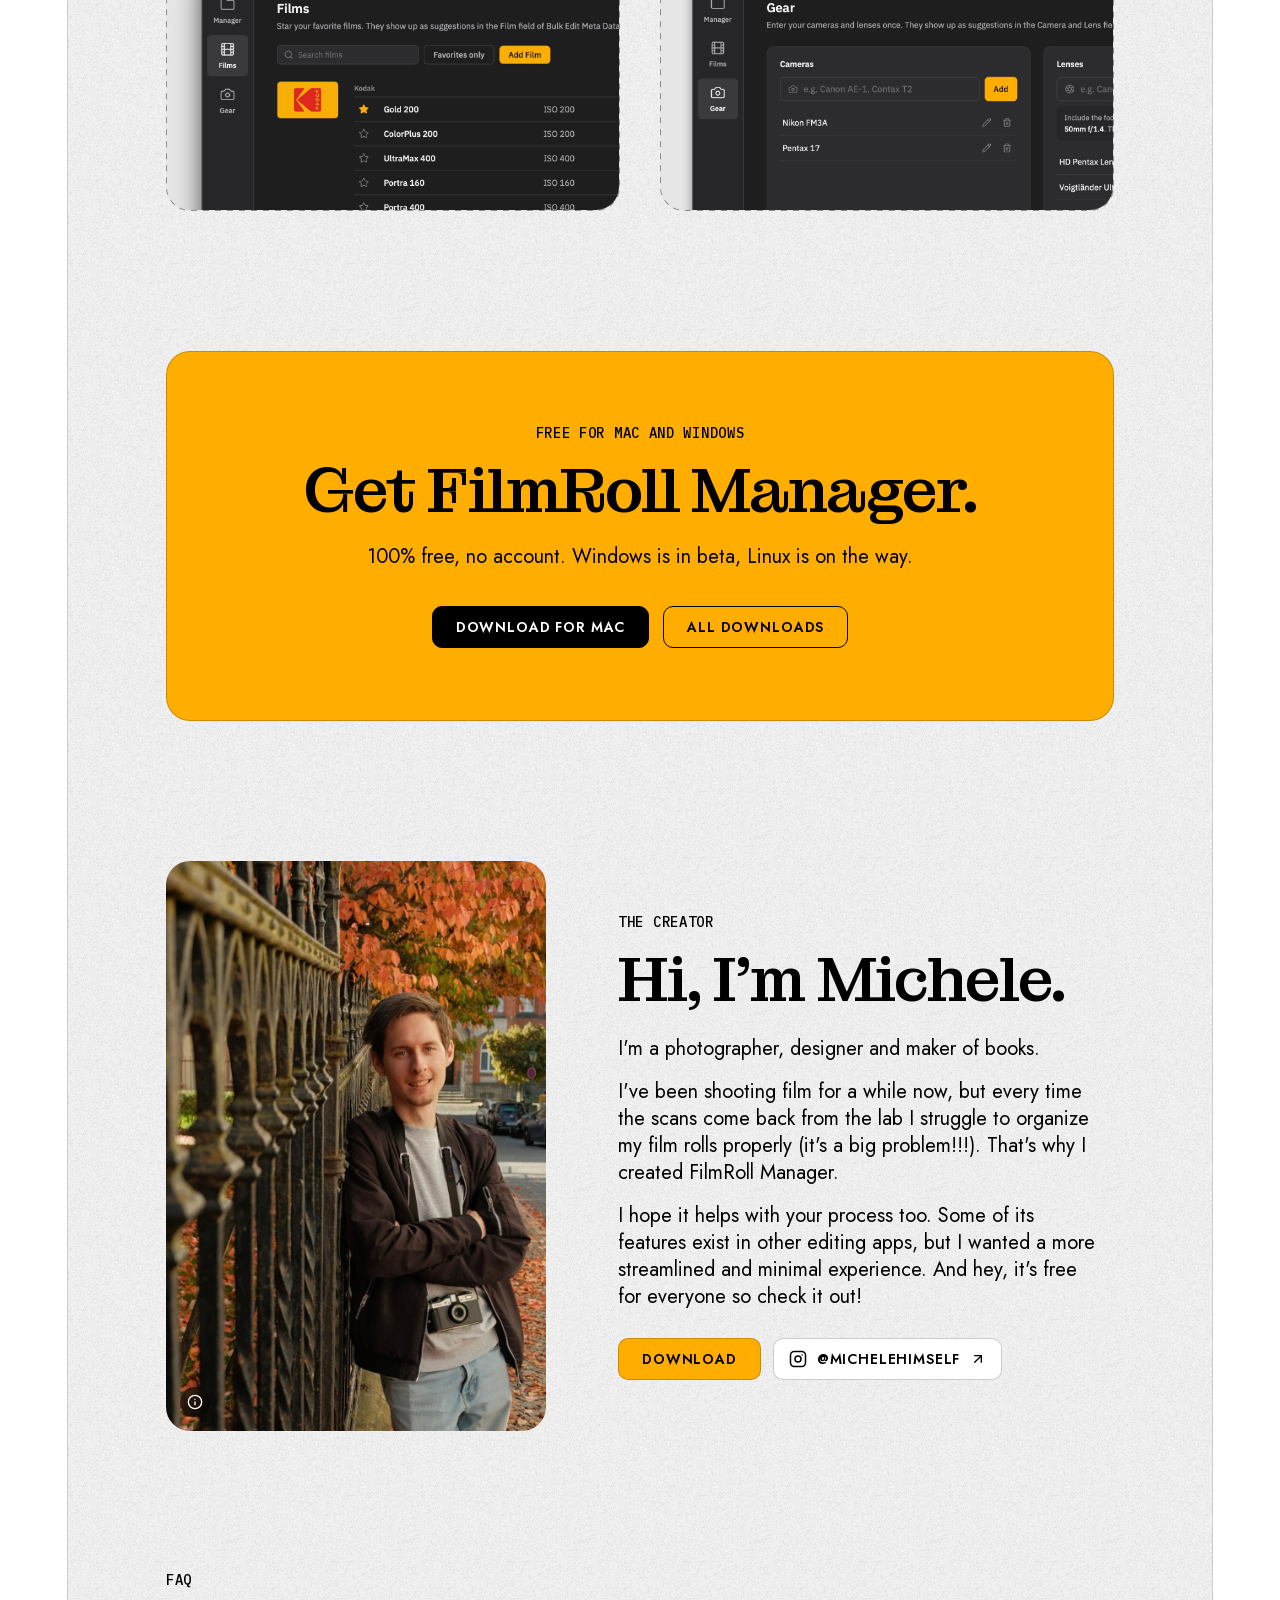
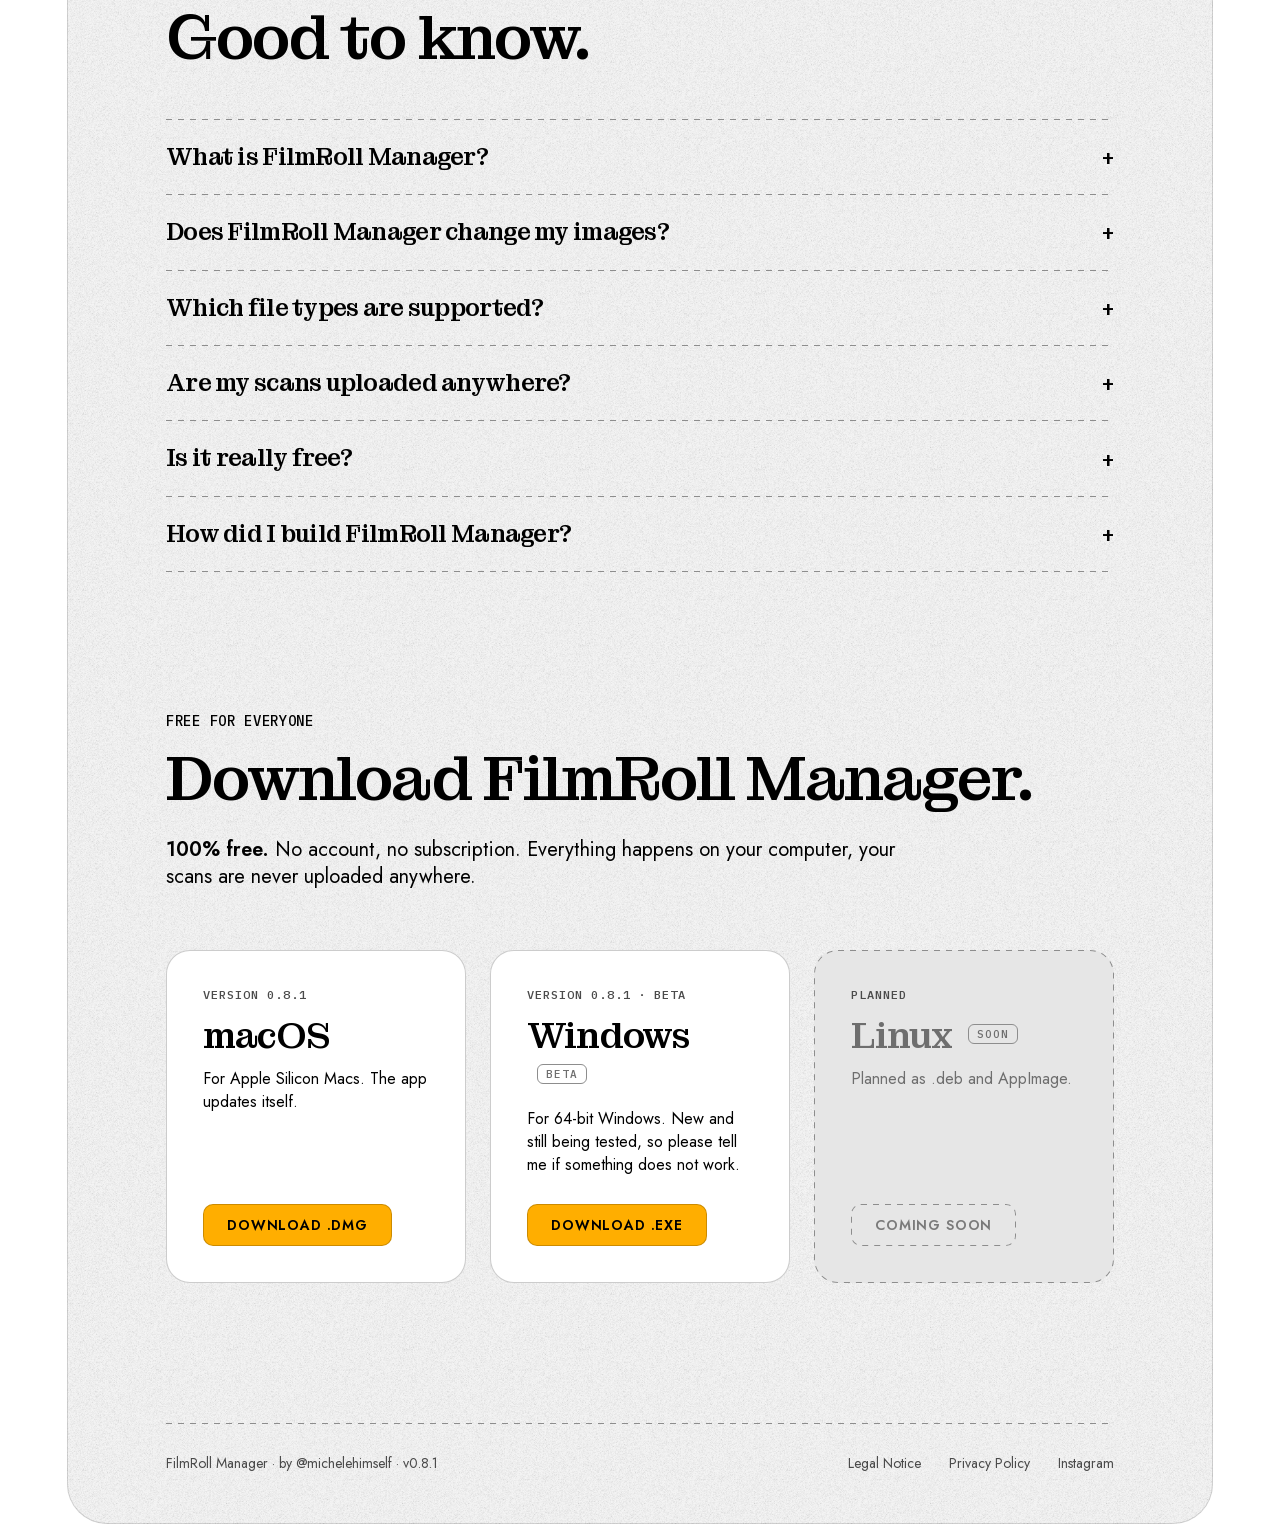
==== commit bc151853: "Update version and download link to latest release" ====
--- a/index.html
+++ b/index.html
@@ -132,7 +132,7 @@
         <h2>Get FilmRoll Manager.</h2>
         <p class="cta-txt">100% free, no account. Windows is in beta, Linux is on the way.</p>
         <div class="cta-btns">
-          <a class="btn dark js-dl" href="https://github.com/michelehimself/filmroll-manager/releases/download/v0.8.0/FilmRoll.Manager_0.8.0_aarch64.dmg">Download for Mac</a>
+          <a class="btn dark js-dl" href="https://github.com/michelehimself/filmroll-manager/releases/download/v0.8.1/FilmRoll.Manager_0.8.1_aarch64.dmg">Download for Mac</a>
           <a class="btn dark ghost" href="#download">All downloads</a>
         </div>
       </div>
@@ -195,16 +195,16 @@
       <p class="intro"><strong>100% free.</strong> No account, no subscription. Everything happens on your computer, your scans are never uploaded anywhere.</p>
       <div class="dl-grid">
         <article class="dcard dl on">
-          <span class="os">Version 0.8.0</span>
+          <span class="os">Version 0.8.1</span>
           <h3>macOS</h3>
           <p>For Apple Silicon Macs. The app updates itself.</p>
-          <a class="btn js-dl" href="https://github.com/michelehimself/filmroll-manager/releases/download/v0.8.0/FilmRoll.Manager_0.8.0_aarch64.dmg">Download .dmg</a>
+          <a class="btn js-dl" href="https://github.com/michelehimself/filmroll-manager/releases/download/v0.8.1/FilmRoll.Manager_0.8.1_aarch64.dmg">Download .dmg</a>
         </article>
         <article class="dcard dl on">
-          <span class="os">Version 0.8.0 · Beta</span>
+          <span class="os">Version 0.8.1 · Beta</span>
           <h3>Windows <span class="badge">Beta</span></h3>
           <p>For 64-bit Windows. New and still being tested, so please tell me if something does not work.</p>
-          <a class="btn js-dl" data-modal="dl-modal-win" href="https://github.com/michelehimself/filmroll-manager/releases/download/v0.8.0/FilmRoll.Manager_0.8.0_x64-setup.exe">Download .exe</a>
+          <a class="btn js-dl" data-modal="dl-modal-win" href="https://github.com/michelehimself/filmroll-manager/releases/download/v0.8.1/FilmRoll.Manager_0.8.1_x64-setup.exe">Download .exe</a>
         </article>
         <article class="dcard dl soon">
           <span class="os">Planned</span>
@@ -220,7 +220,7 @@
   <footer class="wrap footer">
     <div class="rule"></div>
     <div class="row">
-      <span>FilmRoll Manager · by <a href="https://www.instagram.com/michelehimself" target="_blank" rel="noopener">@michelehimself</a> · v0.8.0</span>
+      <span>FilmRoll Manager · by <a href="https://www.instagram.com/michelehimself" target="_blank" rel="noopener">@michelehimself</a> · v0.8.1</span>
       <nav aria-label="Footer">
         <a href="impressum.html">Legal Notice</a>
         <a href="datenschutz.html">Privacy Policy</a>
@@ -255,7 +255,7 @@
     </button>
   </div>
   <div class="modal-actions">
-    <a class="btn js-confirm" id="dl-confirm" href="https://github.com/michelehimself/filmroll-manager/releases/download/v0.8.0/FilmRoll.Manager_0.8.0_aarch64.dmg">Yes, I understand – download</a>
+    <a class="btn js-confirm" id="dl-confirm" href="https://github.com/michelehimself/filmroll-manager/releases/download/v0.8.1/FilmRoll.Manager_0.8.1_aarch64.dmg">Yes, I understand – download</a>
   </div>
 </dialog>
 
@@ -276,7 +276,7 @@
     <li>Then click <strong>Run anyway</strong>.</li>
   </ol>
   <div class="modal-actions">
-    <a class="btn js-confirm" id="dl-confirm-win" href="https://github.com/michelehimself/filmroll-manager/releases/download/v0.8.0/FilmRoll.Manager_0.8.0_x64-setup.exe">Yes, I understand – download</a>
+    <a class="btn js-confirm" id="dl-confirm-win" href="https://github.com/michelehimself/filmroll-manager/releases/download/v0.8.1/FilmRoll.Manager_0.8.1_x64-setup.exe">Yes, I understand – download</a>
   </div>
 </dialog>
 
